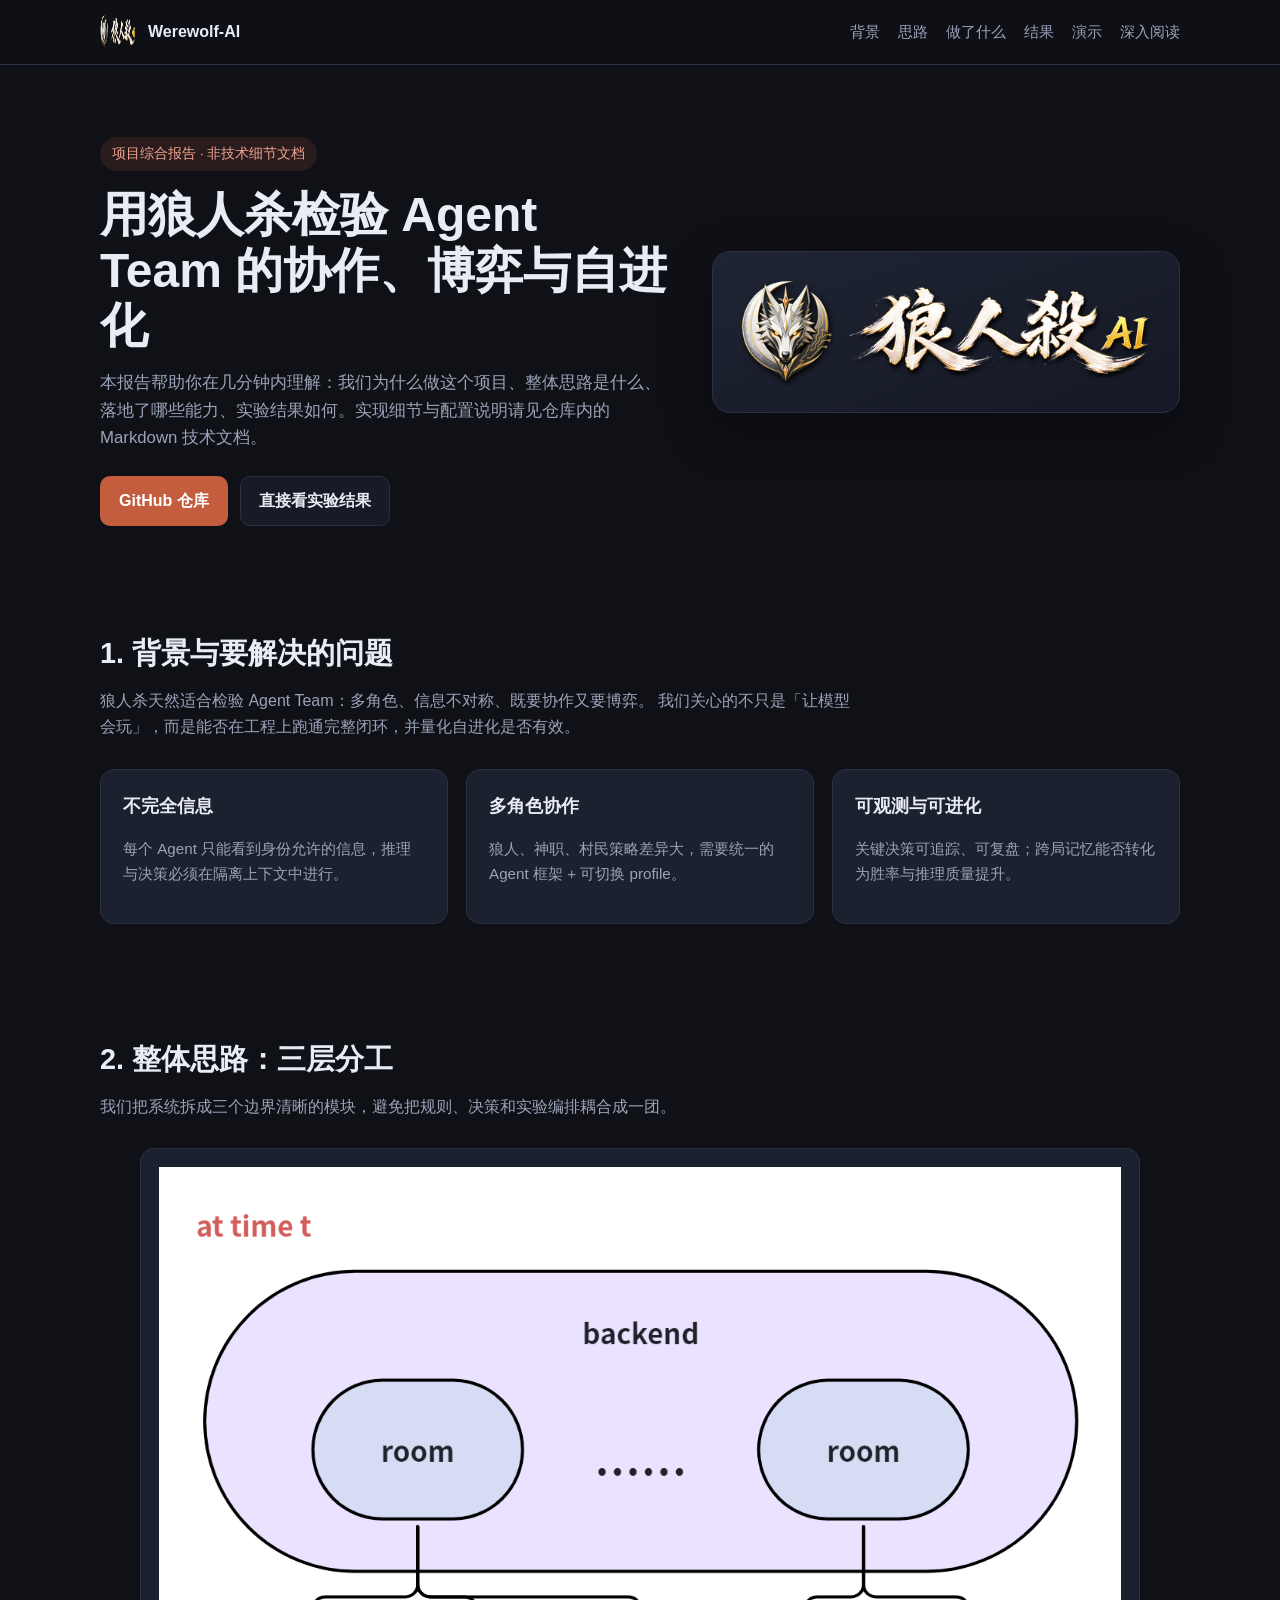
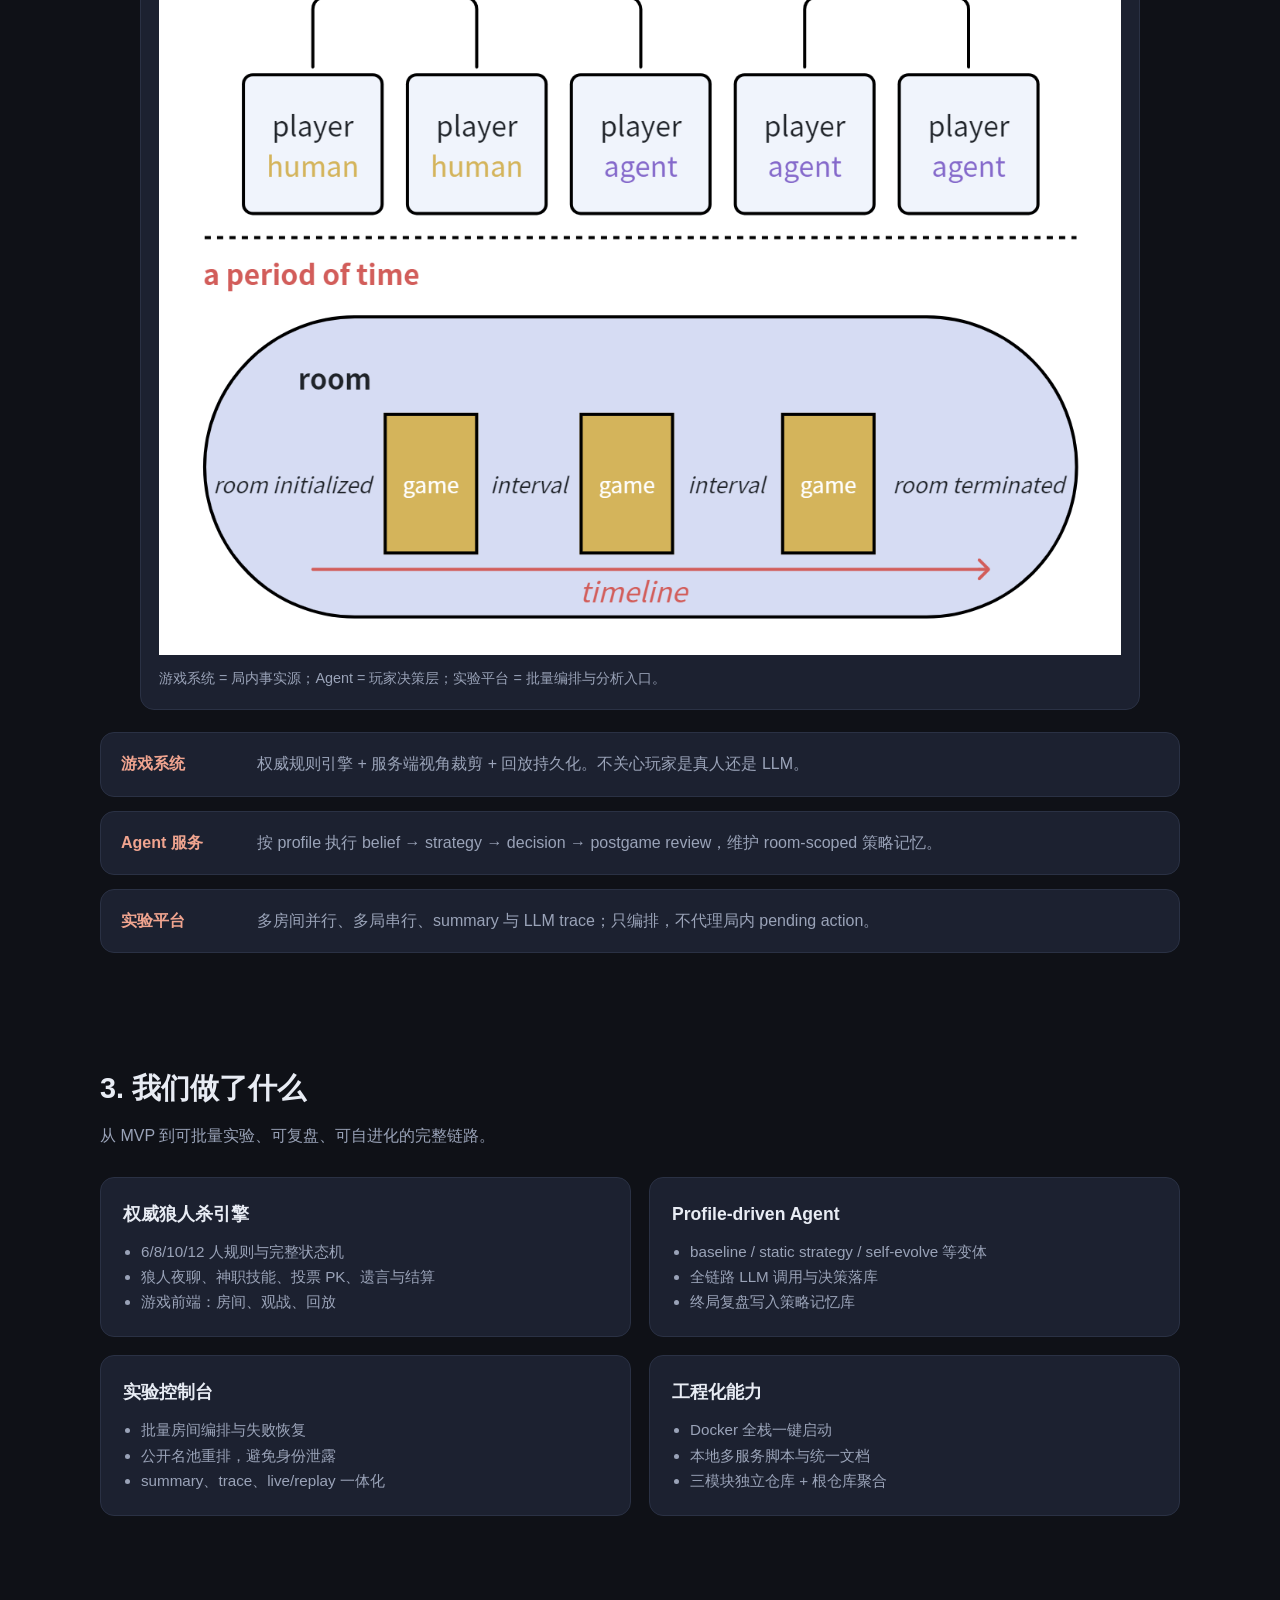
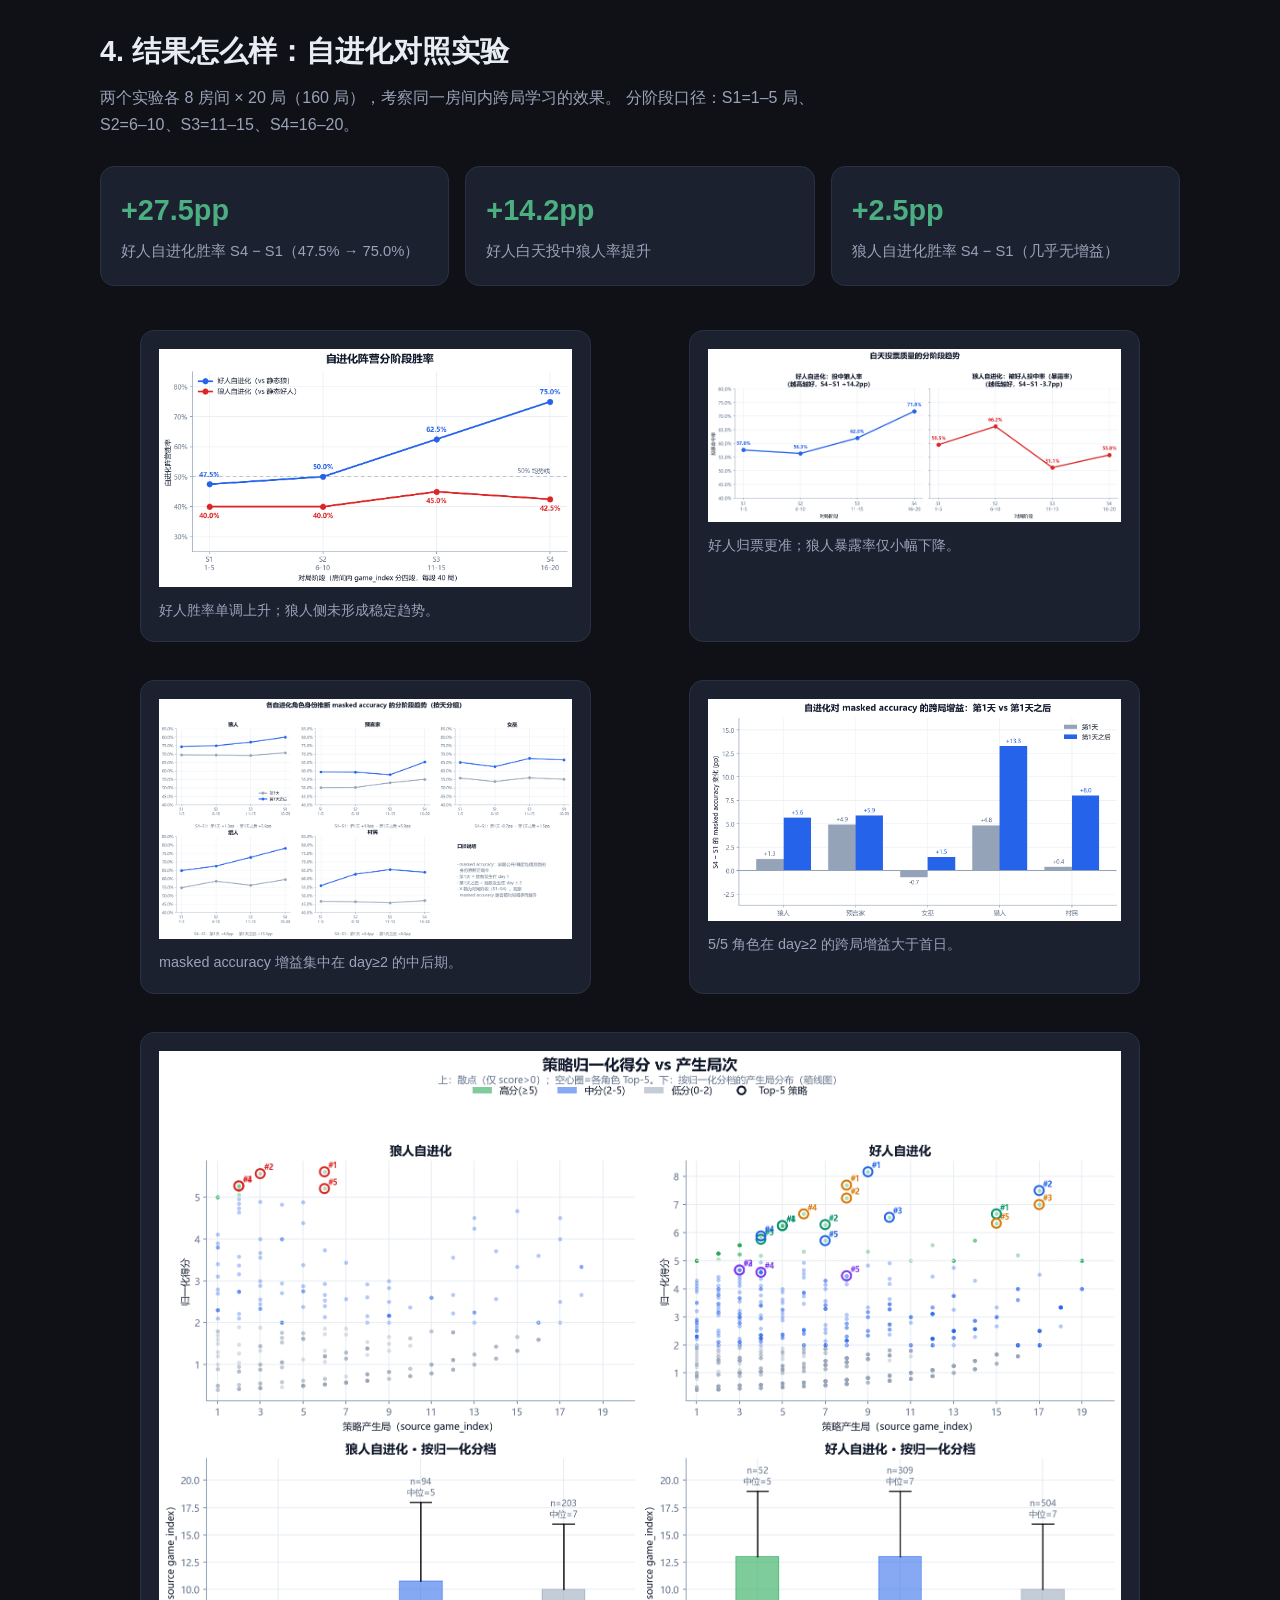
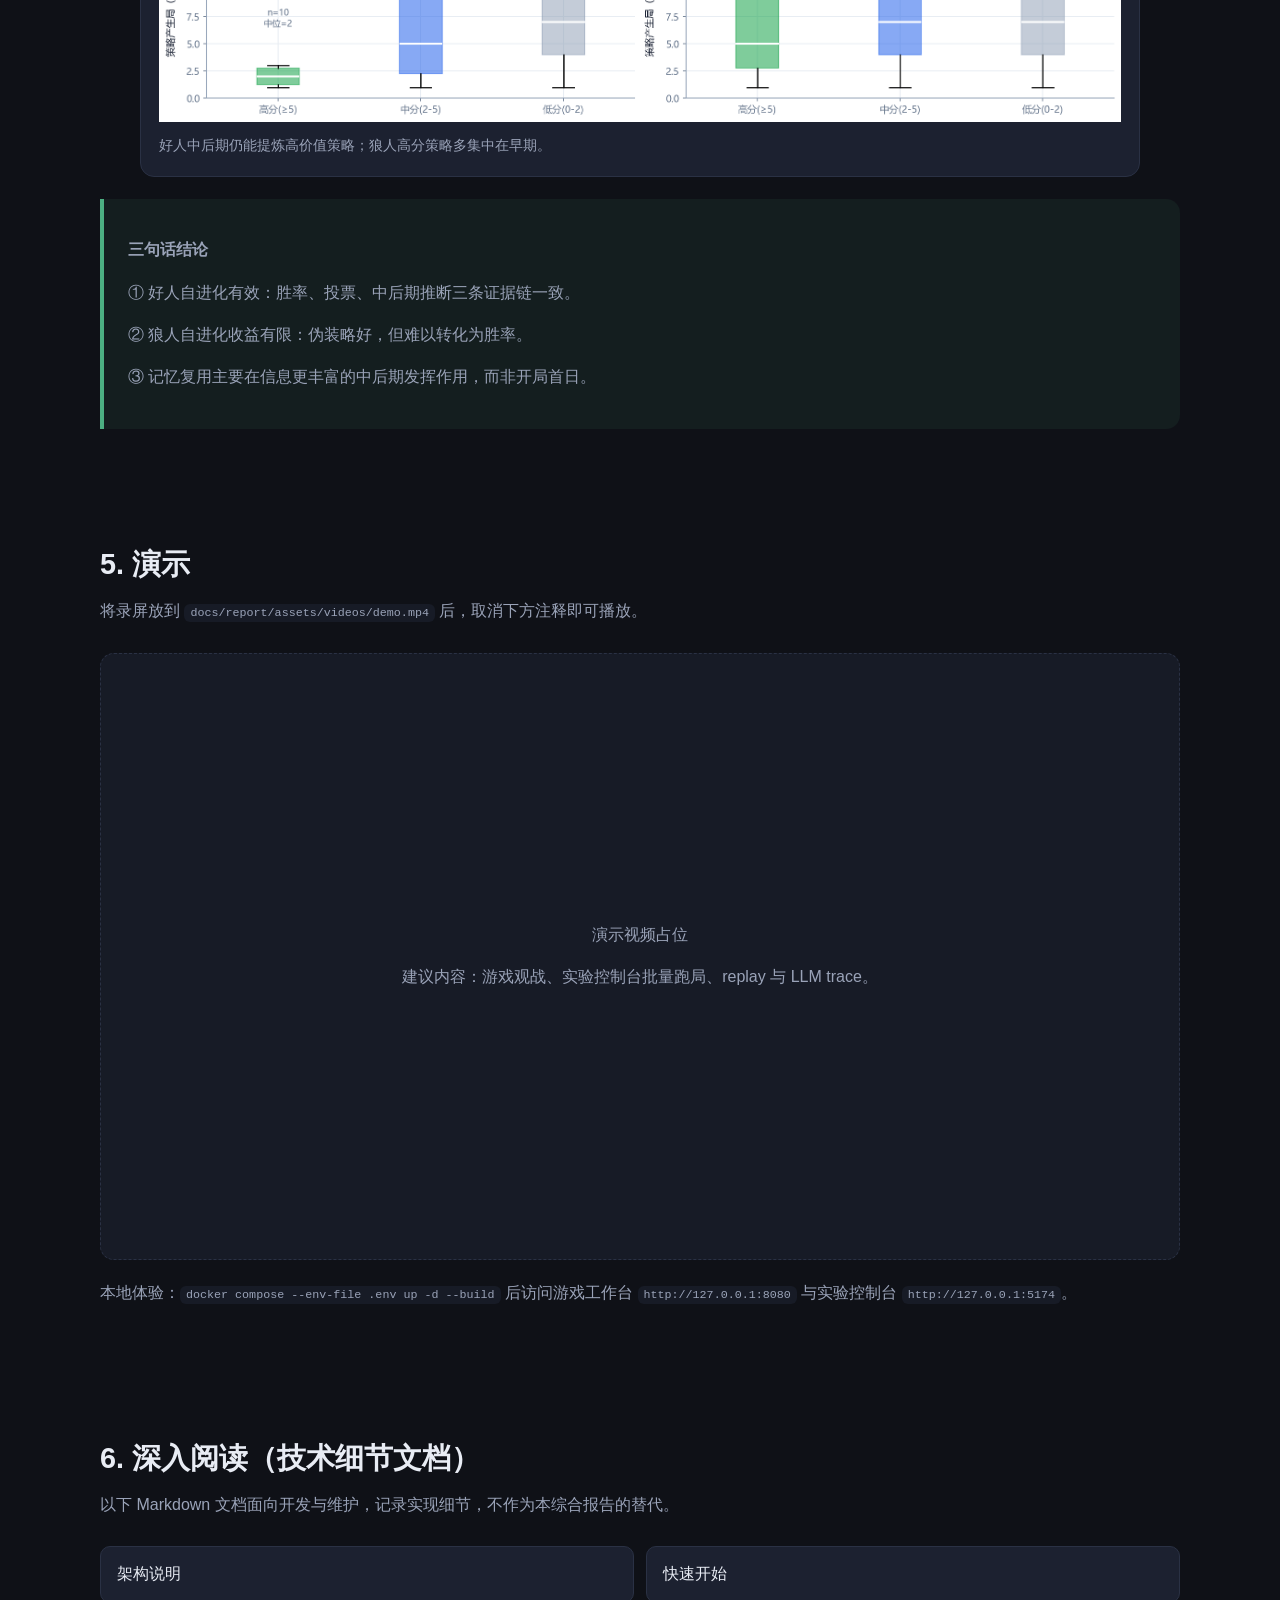
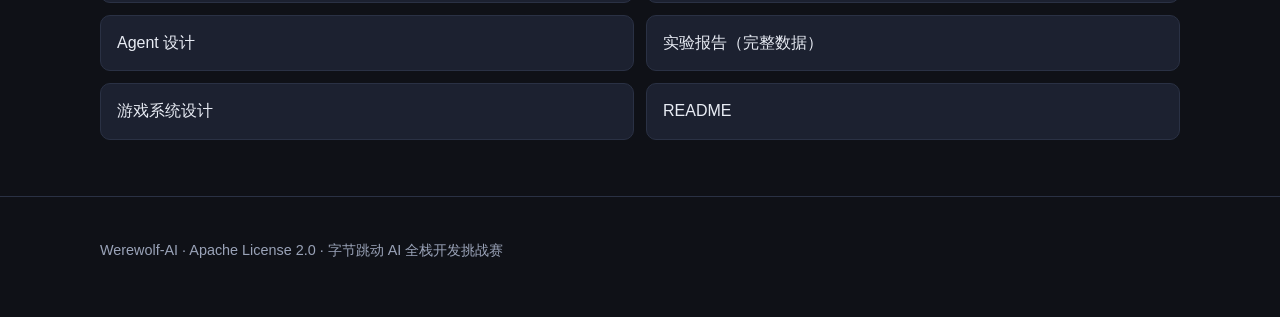
==== docs/report/index.html @ c61c219a "初始化 Werewolf-AI 聚合仓库，添加 GitHub Pages 综合报告与 Docker 全栈编排 Co-authored-by: Cursor <cursoragent@cursor.co" ====
<!DOCTYPE html>
<html lang="zh-CN">
<head>
  <meta charset="UTF-8">
  <meta name="viewport" content="width=device-width, initial-scale=1.0">
  <title>Werewolf-AI 项目综合报告</title>
  <meta name="description" content="AI 狼人杀多智能体系统 — 项目思路、工程实现与自进化实验结果。">
  <link rel="stylesheet" href="./site.css">
</head>
<body>
  <header class="site-header">
    <div class="container inner">
      <a class="brand" href="#top">
        <img src="./assets/images/brand-langren-sha-ai-direct-horizontal.png" alt="Werewolf-AI">
        <span>Werewolf-AI</span>
      </a>
      <nav class="nav">
        <a href="#background">背景</a>
        <a href="#approach">思路</a>
        <a href="#built">做了什么</a>
        <a href="#results">结果</a>
        <a href="#demo">演示</a>
        <a href="#docs">深入阅读</a>
      </nav>
    </div>
  </header>

  <main id="top">
    <section class="hero">
      <div class="container hero-grid">
        <div>
          <span class="eyebrow">项目综合报告 · 非技术细节文档</span>
          <h1>用狼人杀检验 Agent Team 的协作、博弈与自进化</h1>
          <p>
            本报告帮助你在几分钟内理解：我们为什么做这个项目、整体思路是什么、
            落地了哪些能力、实验结果如何。实现细节与配置说明请见仓库内的 Markdown 技术文档。
          </p>
          <div class="hero-actions">
            <a class="btn btn-primary" href="https://github.com/XBQNRCM/werewolf-ai" target="_blank" rel="noopener">GitHub 仓库</a>
            <a class="btn btn-secondary" href="#results">直接看实验结果</a>
          </div>
        </div>
        <div class="hero-card">
          <img src="./assets/images/brand-langren-sha-ai-direct-horizontal.png" alt="Werewolf-AI 品牌标识">
        </div>
      </div>
    </section>

    <section id="background">
      <div class="container">
        <h2 class="section-title">1. 背景与要解决的问题</h2>
        <p class="section-desc">
          狼人杀天然适合检验 Agent Team：多角色、信息不对称、既要协作又要博弈。
          我们关心的不只是「让模型会玩」，而是能否在工程上跑通完整闭环，并量化自进化是否有效。
        </p>
        <div class="card-grid">
          <article class="card">
            <h3>不完全信息</h3>
            <p>每个 Agent 只能看到身份允许的信息，推理与决策必须在隔离上下文中进行。</p>
          </article>
          <article class="card">
            <h3>多角色协作</h3>
            <p>狼人、神职、村民策略差异大，需要统一的 Agent 框架 + 可切换 profile。</p>
          </article>
          <article class="card">
            <h3>可观测与可进化</h3>
            <p>关键决策可追踪、可复盘；跨局记忆能否转化为胜率与推理质量提升。</p>
          </article>
        </div>
      </div>
    </section>

    <section id="approach">
      <div class="container">
        <h2 class="section-title">2. 整体思路：三层分工</h2>
        <p class="section-desc">
          我们把系统拆成三个边界清晰的模块，避免把规则、决策和实验编排耦合成一团。
        </p>
        <figure class="figure-block">
          <img src="./assets/images/architecture.png" alt="系统架构图">
          <figcaption>游戏系统 = 局内事实源；Agent = 玩家决策层；实验平台 = 批量编排与分析入口。</figcaption>
        </figure>
        <div class="timeline">
          <div class="timeline-item">
            <strong>游戏系统</strong>
            <p>权威规则引擎 + 服务端视角裁剪 + 回放持久化。不关心玩家是真人还是 LLM。</p>
          </div>
          <div class="timeline-item">
            <strong>Agent 服务</strong>
            <p>按 profile 执行 belief → strategy → decision → postgame review，维护 room-scoped 策略记忆。</p>
          </div>
          <div class="timeline-item">
            <strong>实验平台</strong>
            <p>多房间并行、多局串行、summary 与 LLM trace；只编排，不代理局内 pending action。</p>
          </div>
        </div>
      </div>
    </section>

    <section id="built">
      <div class="container">
        <h2 class="section-title">3. 我们做了什么</h2>
        <p class="section-desc">从 MVP 到可批量实验、可复盘、可自进化的完整链路。</p>
        <div class="two-col">
          <article class="card">
            <h3>权威狼人杀引擎</h3>
            <ul>
              <li>6/8/10/12 人规则与完整状态机</li>
              <li>狼人夜聊、神职技能、投票 PK、遗言与结算</li>
              <li>游戏前端：房间、观战、回放</li>
            </ul>
          </article>
          <article class="card">
            <h3>Profile-driven Agent</h3>
            <ul>
              <li>baseline / static strategy / self-evolve 等变体</li>
              <li>全链路 LLM 调用与决策落库</li>
              <li>终局复盘写入策略记忆库</li>
            </ul>
          </article>
          <article class="card">
            <h3>实验控制台</h3>
            <ul>
              <li>批量房间编排与失败恢复</li>
              <li>公开名池重排，避免身份泄露</li>
              <li>summary、trace、live/replay 一体化</li>
            </ul>
          </article>
          <article class="card">
            <h3>工程化能力</h3>
            <ul>
              <li>Docker 全栈一键启动</li>
              <li>本地多服务脚本与统一文档</li>
              <li>三模块独立仓库 + 根仓库聚合</li>
            </ul>
          </article>
        </div>
      </div>
    </section>

    <section id="results">
      <div class="container">
        <h2 class="section-title">4. 结果怎么样：自进化对照实验</h2>
        <p class="section-desc">
          两个实验各 8 房间 × 20 局（160 局），考察同一房间内跨局学习的效果。
          分阶段口径：S1=1–5 局、S2=6–10、S3=11–15、S4=16–20。
        </p>

        <div class="stat-row">
          <div class="stat">
            <strong>+27.5pp</strong>
            <span>好人自进化胜率 S4 − S1（47.5% → 75.0%）</span>
          </div>
          <div class="stat">
            <strong>+14.2pp</strong>
            <span>好人白天投中狼人率提升</span>
          </div>
          <div class="stat">
            <strong>+2.5pp</strong>
            <span>狼人自进化胜率 S4 − S1（几乎无增益）</span>
          </div>
        </div>

        <div class="two-col">
          <figure class="figure-block">
            <img src="./assets/images/fig1_stage_win_rate.png" alt="分阶段胜率">
            <figcaption>好人胜率单调上升；狼人侧未形成稳定趋势。</figcaption>
          </figure>
          <figure class="figure-block">
            <img src="./assets/images/fig2_vote_trends.png" alt="投票趋势">
            <figcaption>好人归票更准；狼人暴露率仅小幅下降。</figcaption>
          </figure>
        </div>

        <div class="two-col">
          <figure class="figure-block">
            <img src="./assets/images/fig3_masked_accuracy_by_role.png" alt="身份推断趋势">
            <figcaption>masked accuracy 增益集中在 day≥2 的中后期。</figcaption>
          </figure>
          <figure class="figure-block">
            <img src="./assets/images/fig3b_masked_accuracy_delta.png" alt="跨局增益对比">
            <figcaption>5/5 角色在 day≥2 的跨局增益大于首日。</figcaption>
          </figure>
        </div>

        <figure class="figure-block">
          <img src="./assets/images/fig5_strategy_origin_by_norm_score.png" alt="策略产生局次">
          <figcaption>好人中后期仍能提炼高价值策略；狼人高分策略多集中在早期。</figcaption>
        </figure>

        <div class="conclusion-box">
          <p><strong>三句话结论</strong></p>
          <p>① 好人自进化有效：胜率、投票、中后期推断三条证据链一致。</p>
          <p>② 狼人自进化收益有限：伪装略好，但难以转化为胜率。</p>
          <p>③ 记忆复用主要在信息更丰富的中后期发挥作用，而非开局首日。</p>
        </div>
      </div>
    </section>

    <section id="demo">
      <div class="container">
        <h2 class="section-title">5. 演示</h2>
        <p class="section-desc">
          将录屏放到 <code>docs/report/assets/videos/demo.mp4</code> 后，取消下方注释即可播放。
        </p>
        <div class="video-shell">
          <!-- 有本地视频时取消注释：
          <video controls poster="./assets/images/architecture.png">
            <source src="./assets/videos/demo.mp4" type="video/mp4">
            您的浏览器不支持视频播放。
          </video>
          -->
          <div>
            <p>演示视频占位</p>
            <p>建议内容：游戏观战、实验控制台批量跑局、replay 与 LLM trace。</p>
          </div>
        </div>
        <p style="margin-top: 20px; color: var(--text-muted);">
          本地体验：<code>docker compose --env-file .env up -d --build</code> 后访问游戏工作台
          <code>http://127.0.0.1:8080</code> 与实验控制台 <code>http://127.0.0.1:5174</code>。
        </p>
      </div>
    </section>

    <section id="docs">
      <div class="container">
        <h2 class="section-title">6. 深入阅读（技术细节文档）</h2>
        <p class="section-desc">
          以下 Markdown 文档面向开发与维护，记录实现细节，不作为本综合报告的替代。
        </p>
        <div class="doc-links">
          <a href="https://github.com/XBQNRCM/werewolf-ai/blob/main/docs/architecture.md" target="_blank" rel="noopener">架构说明</a>
          <a href="https://github.com/XBQNRCM/werewolf-ai/blob/main/docs/quickstart.md" target="_blank" rel="noopener">快速开始</a>
          <a href="https://github.com/XBQNRCM/werewolf-ai/blob/main/werewolf-agent/docs/agent-design.md" target="_blank" rel="noopener">Agent 设计</a>
          <a href="https://github.com/XBQNRCM/werewolf-ai/blob/main/werewolf-experiments/docs/%E5%AE%9E%E9%AA%8C%E6%8A%A5%E5%91%8A.md" target="_blank" rel="noopener">实验报告（完整数据）</a>
          <a href="https://github.com/XBQNRCM/werewolf-ai/blob/main/werewolf-game-system/docs/%E6%B8%B8%E6%88%8F%E7%B3%BB%E7%BB%9F%E8%AE%BE%E8%AE%A1%E6%96%87%E6%A1%A3.md" target="_blank" rel="noopener">游戏系统设计</a>
          <a href="https://github.com/XBQNRCM/werewolf-ai/blob/main/README.md" target="_blank" rel="noopener">README</a>
        </div>
      </div>
    </section>
  </main>

  <footer class="site-footer">
    <div class="container">
      <p>Werewolf-AI · Apache License 2.0 · 字节跳动 AI 全栈开发挑战赛</p>
    </div>
  </footer>
</body>
</html>
---- docs/report/site.css ----
:root {
  --bg: #0f1117;
  --bg-elevated: #171b26;
  --bg-card: #1c2130;
  --border: #2a3144;
  --text: #e8ecf4;
  --text-muted: #9aa3b8;
  --accent: #c45c3e;
  --accent-soft: rgba(196, 92, 62, 0.15);
  --good: #4caf82;
  --radius: 14px;
  --shadow: 0 18px 48px rgba(0, 0, 0, 0.35);
  --max: 1080px;
}

*,
*::before,
*::after {
  box-sizing: border-box;
}

html {
  scroll-behavior: smooth;
}

body {
  margin: 0;
  font-family: "Segoe UI", "PingFang SC", "Microsoft YaHei", sans-serif;
  background: var(--bg);
  color: var(--text);
  line-height: 1.65;
}

a {
  color: #8eb4ff;
  text-decoration: none;
}

a:hover {
  text-decoration: underline;
}

img,
video {
  max-width: 100%;
  height: auto;
  display: block;
}

code {
  font-size: 0.9em;
  background: var(--bg-elevated);
  padding: 2px 6px;
  border-radius: 6px;
}

.container {
  width: min(var(--max), calc(100% - 40px));
  margin: 0 auto;
}

.site-header {
  position: sticky;
  top: 0;
  z-index: 20;
  backdrop-filter: blur(12px);
  background: rgba(15, 17, 23, 0.88);
  border-bottom: 1px solid var(--border);
}

.site-header .inner {
  display: flex;
  align-items: center;
  justify-content: space-between;
  gap: 16px;
  padding: 14px 0;
}

.brand {
  display: flex;
  align-items: center;
  gap: 12px;
  color: var(--text);
  text-decoration: none;
  font-weight: 700;
}

.brand img {
  width: 36px;
  height: 36px;
  border-radius: 8px;
}

.nav {
  display: flex;
  flex-wrap: wrap;
  gap: 8px 18px;
  font-size: 0.92rem;
}

.nav a {
  color: var(--text-muted);
  text-decoration: none;
}

.nav a:hover {
  color: var(--text);
}

.hero {
  padding: 72px 0 48px;
}

.hero-grid {
  display: grid;
  grid-template-columns: 1.1fr 0.9fr;
  gap: 40px;
  align-items: center;
}

.eyebrow {
  display: inline-block;
  padding: 6px 12px;
  border-radius: 999px;
  background: var(--accent-soft);
  color: #f0a48f;
  font-size: 0.85rem;
  margin-bottom: 16px;
}

.hero h1 {
  margin: 0 0 16px;
  font-size: clamp(2rem, 4vw, 3rem);
  line-height: 1.15;
}

.hero p {
  margin: 0 0 24px;
  color: var(--text-muted);
  font-size: 1.05rem;
}

.hero-actions {
  display: flex;
  flex-wrap: wrap;
  gap: 12px;
}

.btn {
  display: inline-flex;
  align-items: center;
  justify-content: center;
  padding: 11px 18px;
  border-radius: 10px;
  border: 1px solid transparent;
  font-weight: 600;
  text-decoration: none;
}

.btn-primary {
  background: var(--accent);
  color: #fff;
}

.btn-secondary {
  border-color: var(--border);
  color: var(--text);
  background: var(--bg-elevated);
}

.hero-card {
  background: linear-gradient(160deg, #1f2433, #151925);
  border: 1px solid var(--border);
  border-radius: calc(var(--radius) + 4px);
  padding: 24px;
  box-shadow: var(--shadow);
}

.hero-card img {
  border-radius: var(--radius);
}

section {
  padding: 56px 0;
}

.section-title {
  margin: 0 0 10px;
  font-size: 1.8rem;
}

.section-desc {
  margin: 0 0 28px;
  color: var(--text-muted);
  max-width: 760px;
}

.timeline {
  display: grid;
  gap: 14px;
}

.timeline-item {
  display: grid;
  grid-template-columns: 120px 1fr;
  gap: 16px;
  padding: 18px 20px;
  background: var(--bg-card);
  border: 1px solid var(--border);
  border-radius: var(--radius);
}

.timeline-item strong {
  color: #f0a48f;
}

.timeline-item p {
  margin: 0;
  color: var(--text-muted);
}

.card-grid {
  display: grid;
  grid-template-columns: repeat(3, 1fr);
  gap: 18px;
}

.card {
  background: var(--bg-card);
  border: 1px solid var(--border);
  border-radius: var(--radius);
  padding: 22px;
}

.card h3 {
  margin: 0 0 8px;
  font-size: 1.1rem;
}

.card p,
.card li {
  color: var(--text-muted);
  font-size: 0.95rem;
}

.card ul {
  margin: 10px 0 0;
  padding-left: 18px;
}

.stat-row {
  display: grid;
  grid-template-columns: repeat(3, 1fr);
  gap: 16px;
  margin-bottom: 28px;
}

.stat {
  background: var(--bg-card);
  border: 1px solid var(--border);
  border-radius: var(--radius);
  padding: 20px;
}

.stat strong {
  display: block;
  font-size: 1.8rem;
  color: var(--good);
  margin-bottom: 4px;
}

.stat span {
  color: var(--text-muted);
  font-size: 0.92rem;
}

.figure-block {
  background: var(--bg-card);
  border: 1px solid var(--border);
  border-radius: var(--radius);
  padding: 18px;
  margin-bottom: 22px;
}

.figure-block figcaption {
  margin-top: 12px;
  color: var(--text-muted);
  font-size: 0.9rem;
}

.two-col {
  display: grid;
  grid-template-columns: 1fr 1fr;
  gap: 18px;
}

.conclusion-box {
  padding: 22px 24px;
  border-left: 4px solid var(--good);
  background: rgba(76, 175, 130, 0.08);
  border-radius: 0 var(--radius) var(--radius) 0;
  color: var(--text-muted);
}

.video-shell {
  aspect-ratio: 16 / 9;
  border-radius: var(--radius);
  overflow: hidden;
  border: 1px dashed var(--border);
  background: var(--bg-elevated);
  display: grid;
  place-items: center;
  color: var(--text-muted);
  text-align: center;
  padding: 24px;
}

.video-shell video {
  width: 100%;
  height: 100%;
  object-fit: cover;
}

.doc-links {
  display: grid;
  grid-template-columns: repeat(2, 1fr);
  gap: 12px;
}

.doc-links a {
  display: block;
  padding: 14px 16px;
  border-radius: 10px;
  border: 1px solid var(--border);
  background: var(--bg-card);
  color: var(--text);
  text-decoration: none;
}

.doc-links a:hover {
  border-color: #4a5675;
}

.site-footer {
  border-top: 1px solid var(--border);
  padding: 28px 0 40px;
  color: var(--text-muted);
  font-size: 0.9rem;
}

@media (max-width: 900px) {
  .hero-grid,
  .card-grid,
  .stat-row,
  .two-col,
  .doc-links,
  .timeline-item {
    grid-template-columns: 1fr;
  }

  .nav {
    display: none;
  }
}
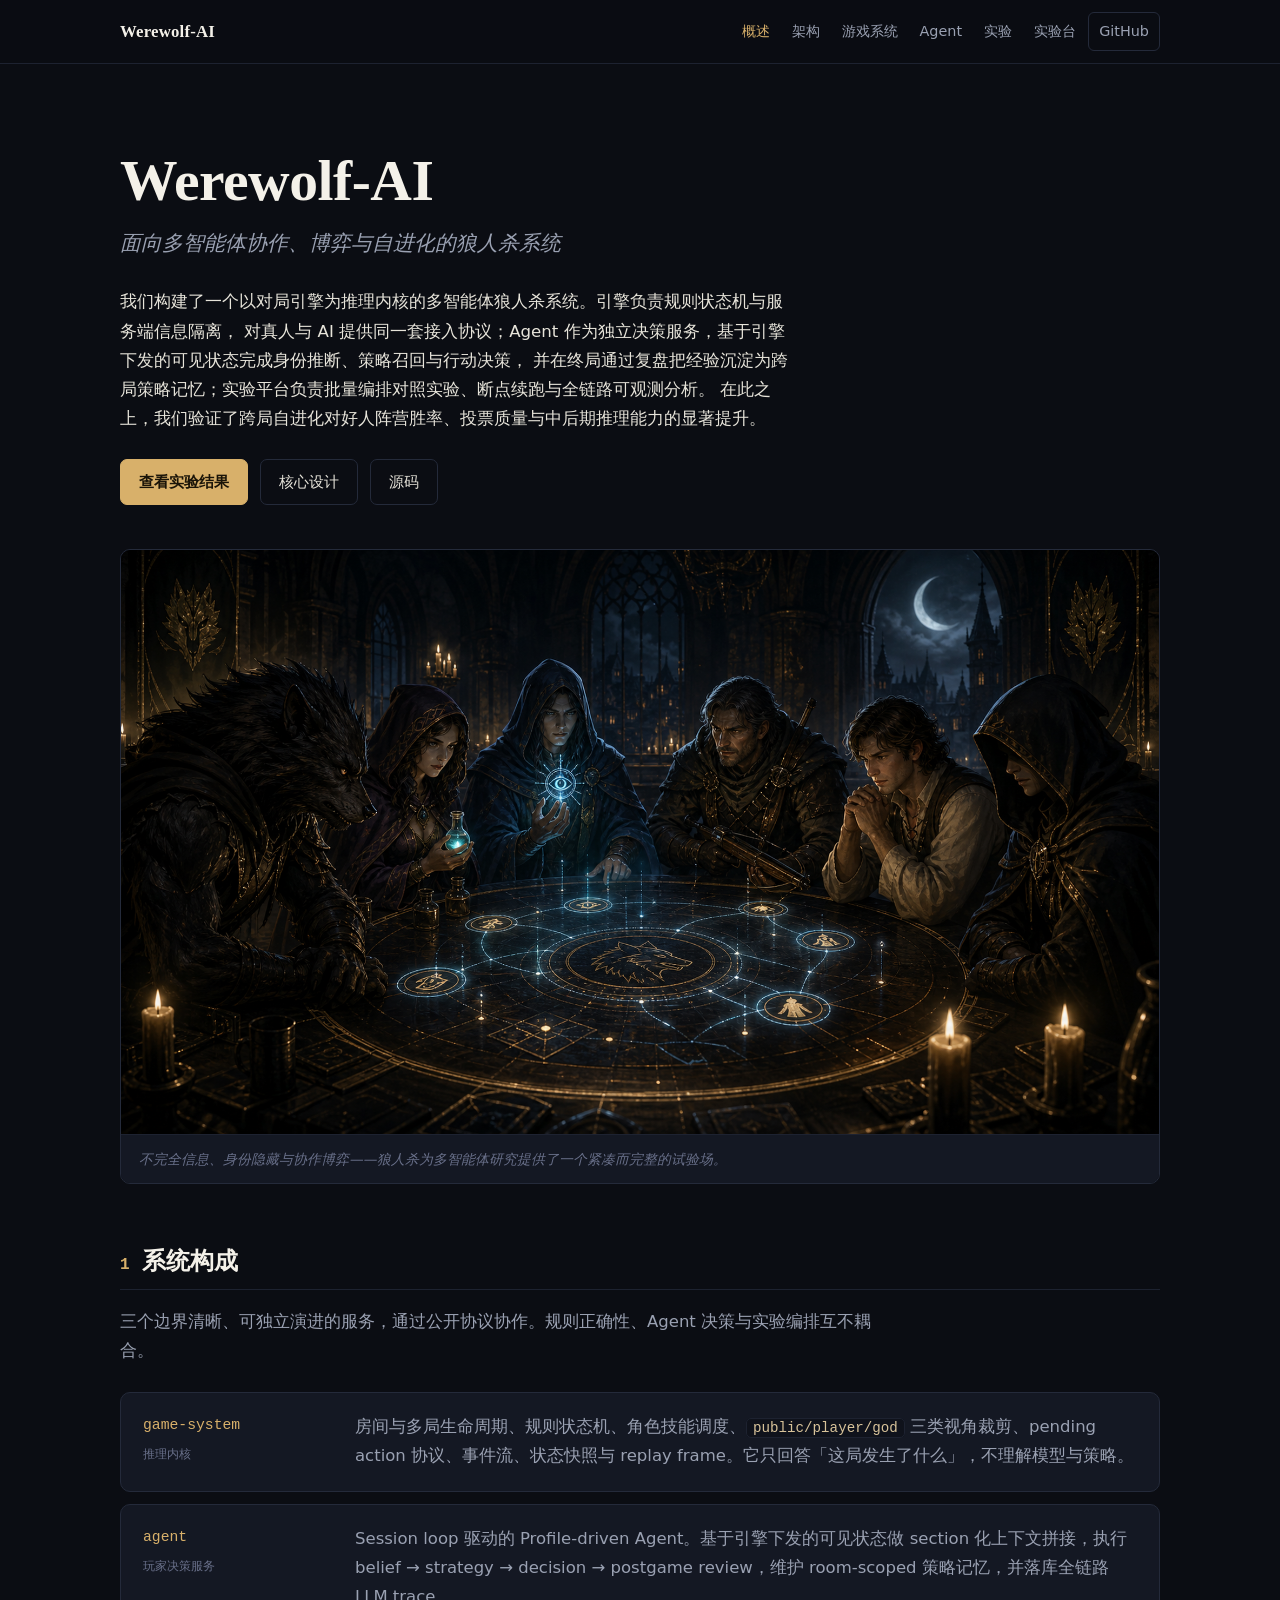
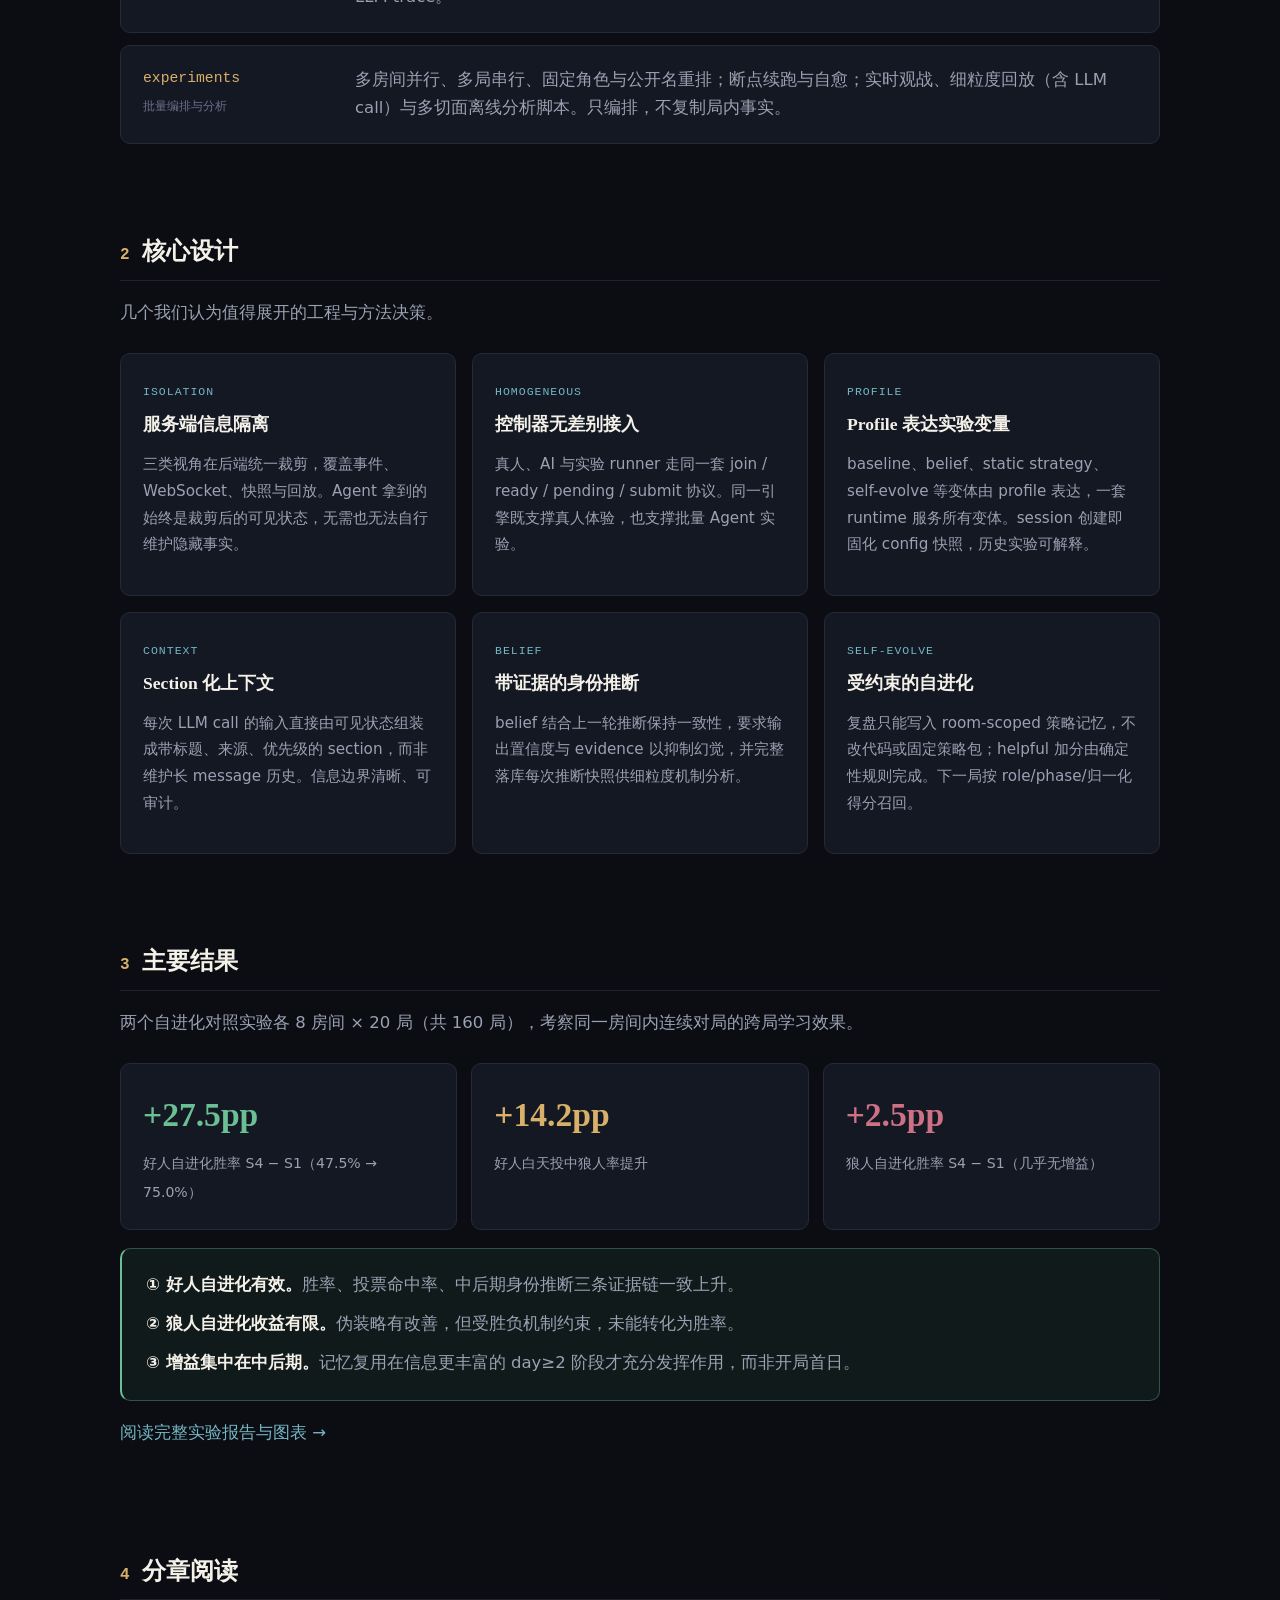
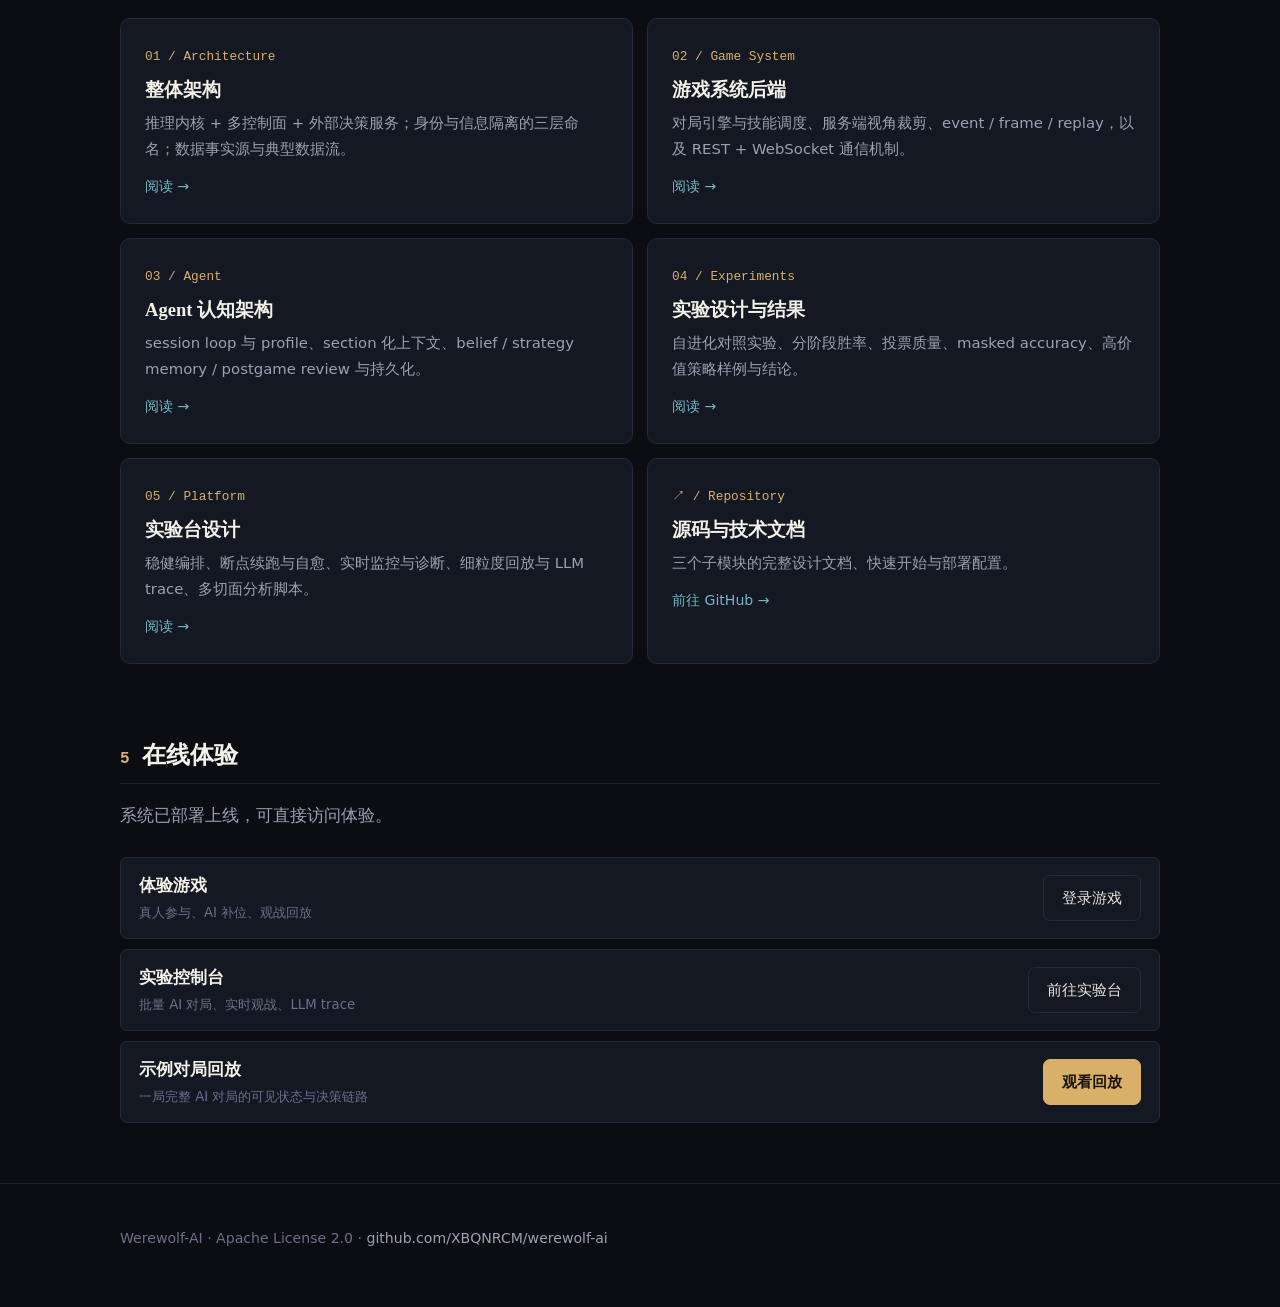
==== commit 66011564: "docs: 重构综合报告站点并校正总体架构图 - 报告站点改为多页暗色设计，移除品牌 logo 与“技术报告/权威”标识 - 实验图表重绘为与站点一致的暗色风格，更新在线体验入口（游戏/实验台/回放）" ====
--- a/docs/report/index.html
+++ b/docs/report/index.html
@@ -3,136 +3,107 @@
 <head>
   <meta charset="UTF-8">
   <meta name="viewport" content="width=device-width, initial-scale=1.0">
-  <title>Werewolf-AI 项目综合报告</title>
-  <meta name="description" content="AI 狼人杀多智能体系统 — 项目思路、工程实现与自进化实验结果。">
+  <title>Werewolf-AI — 多智能体狼人杀系统</title>
+  <meta name="description" content="对局引擎、Profile-driven Agent 与批量实验平台：不完全信息下的多智能体协作、博弈与跨局自进化。">
   <link rel="stylesheet" href="./site.css">
 </head>
 <body>
   <header class="site-header">
     <div class="container inner">
-      <a class="brand" href="#top">
-        <img src="./assets/images/brand-langren-sha-ai-direct-horizontal.png" alt="Werewolf-AI">
+      <a class="brand" href="./">
         <span>Werewolf-AI</span>
       </a>
       <nav class="nav">
-        <a href="#background">背景</a>
-        <a href="#approach">思路</a>
-        <a href="#built">做了什么</a>
-        <a href="#results">结果</a>
-        <a href="#demo">演示</a>
-        <a href="#docs">深入阅读</a>
+        <a href="./" class="active">概述</a>
+        <a href="./architecture.html">架构</a>
+        <a href="./game-system.html">游戏系统</a>
+        <a href="./agent.html">Agent</a>
+        <a href="./experiments.html">实验</a>
+        <a href="./console.html">实验台</a>
+        <a href="https://github.com/XBQNRCM/werewolf-ai" class="nav-gh" target="_blank" rel="noopener">GitHub</a>
       </nav>
     </div>
   </header>
 
-  <main id="top">
+  <main>
     <section class="hero">
-      <div class="container hero-grid">
-        <div>
-          <span class="eyebrow">项目综合报告 · 非技术细节文档</span>
-          <h1>用狼人杀检验 Agent Team 的协作、博弈与自进化</h1>
-          <p>
-            本报告帮助你在几分钟内理解：我们为什么做这个项目、整体思路是什么、
-            落地了哪些能力、实验结果如何。实现细节与配置说明请见仓库内的 Markdown 技术文档。
-          </p>
-          <div class="hero-actions">
-            <a class="btn btn-primary" href="https://github.com/XBQNRCM/werewolf-ai" target="_blank" rel="noopener">GitHub 仓库</a>
-            <a class="btn btn-secondary" href="#results">直接看实验结果</a>
-          </div>
-        </div>
-        <div class="hero-card">
-          <img src="./assets/images/brand-langren-sha-ai-direct-horizontal.png" alt="Werewolf-AI 品牌标识">
-        </div>
-      </div>
-    </section>
-
-    <section id="background">
-      <div class="container">
-        <h2 class="section-title">1. 背景与要解决的问题</h2>
-        <p class="section-desc">
-          狼人杀天然适合检验 Agent Team：多角色、信息不对称、既要协作又要博弈。
-          我们关心的不只是「让模型会玩」，而是能否在工程上跑通完整闭环，并量化自进化是否有效。
+      <div class="container">
+        <h1>Werewolf-AI</h1>
+        <p class="subtitle">面向多智能体协作、博弈与自进化的狼人杀系统</p>
+        <p class="abstract">
+          我们构建了一个以对局引擎为推理内核的多智能体狼人杀系统。引擎负责规则状态机与服务端信息隔离，
+          对真人与 AI 提供同一套接入协议；Agent 作为独立决策服务，基于引擎下发的可见状态完成身份推断、策略召回与行动决策，
+          并在终局通过复盘把经验沉淀为跨局策略记忆；实验平台负责批量编排对照实验、断点续跑与全链路可观测分析。
+          在此之上，我们验证了跨局自进化对好人阵营胜率、投票质量与中后期推理能力的显著提升。
         </p>
+        <div class="hero-actions">
+          <a class="btn btn-primary" href="./experiments.html">查看实验结果</a>
+          <a class="btn btn-secondary" href="#contributions">核心设计</a>
+          <a class="btn btn-secondary" href="https://github.com/XBQNRCM/werewolf-ai" target="_blank" rel="noopener">源码</a>
+        </div>
+
+        <figure class="poster">
+          <img src="./assets/images/werewolf-ai-role-ensemble-poster-art.png" alt="狼人杀夜晚围桌对局主题插画">
+          <figcaption>不完全信息、身份隐藏与协作博弈——狼人杀为多智能体研究提供了一个紧凑而完整的试验场。</figcaption>
+        </figure>
+      </div>
+    </section>
+
+    <section id="system">
+      <div class="container">
+        <h2 class="section-title"><span class="num">1</span>系统构成</h2>
+        <p class="section-desc">三个边界清晰、可独立演进的服务，通过公开协议协作。规则正确性、Agent 决策与实验编排互不耦合。</p>
+        <div class="layers">
+          <div class="layer-item">
+            <div class="layer-name">game-system<small>推理内核</small></div>
+            <p>房间与多局生命周期、规则状态机、角色技能调度、<code>public/player/god</code> 三类视角裁剪、pending action 协议、事件流、状态快照与 replay frame。它只回答「这局发生了什么」，不理解模型与策略。</p>
+          </div>
+          <div class="layer-item">
+            <div class="layer-name">agent<small>玩家决策服务</small></div>
+            <p>Session loop 驱动的 Profile-driven Agent。基于引擎下发的可见状态做 section 化上下文拼接，执行 belief → strategy → decision → postgame review，维护 room-scoped 策略记忆，并落库全链路 LLM trace。</p>
+          </div>
+          <div class="layer-item">
+            <div class="layer-name">experiments<small>批量编排与分析</small></div>
+            <p>多房间并行、多局串行、固定角色与公开名重排；断点续跑与自愈；实时观战、细粒度回放（含 LLM call）与多切面离线分析脚本。只编排，不复制局内事实。</p>
+          </div>
+        </div>
+      </div>
+    </section>
+
+    <section id="contributions">
+      <div class="container">
+        <h2 class="section-title"><span class="num">2</span>核心设计</h2>
+        <p class="section-desc">几个我们认为值得展开的工程与方法决策。</p>
         <div class="card-grid">
           <article class="card">
-            <h3>不完全信息</h3>
-            <p>每个 Agent 只能看到身份允许的信息，推理与决策必须在隔离上下文中进行。</p>
-          </article>
-          <article class="card">
-            <h3>多角色协作</h3>
-            <p>狼人、神职、村民策略差异大，需要统一的 Agent 框架 + 可切换 profile。</p>
-          </article>
-          <article class="card">
-            <h3>可观测与可进化</h3>
-            <p>关键决策可追踪、可复盘；跨局记忆能否转化为胜率与推理质量提升。</p>
-          </article>
-        </div>
-      </div>
-    </section>
-
-    <section id="approach">
-      <div class="container">
-        <h2 class="section-title">2. 整体思路：三层分工</h2>
-        <p class="section-desc">
-          我们把系统拆成三个边界清晰的模块，避免把规则、决策和实验编排耦合成一团。
-        </p>
-        <figure class="figure-block">
-          <img src="./assets/images/architecture.png" alt="系统架构图">
-          <figcaption>游戏系统 = 局内事实源；Agent = 玩家决策层；实验平台 = 批量编排与分析入口。</figcaption>
-        </figure>
-        <div class="timeline">
-          <div class="timeline-item">
-            <strong>游戏系统</strong>
-            <p>权威规则引擎 + 服务端视角裁剪 + 回放持久化。不关心玩家是真人还是 LLM。</p>
-          </div>
-          <div class="timeline-item">
-            <strong>Agent 服务</strong>
-            <p>按 profile 执行 belief → strategy → decision → postgame review，维护 room-scoped 策略记忆。</p>
-          </div>
-          <div class="timeline-item">
-            <strong>实验平台</strong>
-            <p>多房间并行、多局串行、summary 与 LLM trace；只编排，不代理局内 pending action。</p>
-          </div>
-        </div>
-      </div>
-    </section>
-
-    <section id="built">
-      <div class="container">
-        <h2 class="section-title">3. 我们做了什么</h2>
-        <p class="section-desc">从 MVP 到可批量实验、可复盘、可自进化的完整链路。</p>
-        <div class="two-col">
-          <article class="card">
-            <h3>权威狼人杀引擎</h3>
-            <ul>
-              <li>6/8/10/12 人规则与完整状态机</li>
-              <li>狼人夜聊、神职技能、投票 PK、遗言与结算</li>
-              <li>游戏前端：房间、观战、回放</li>
-            </ul>
-          </article>
-          <article class="card">
-            <h3>Profile-driven Agent</h3>
-            <ul>
-              <li>baseline / static strategy / self-evolve 等变体</li>
-              <li>全链路 LLM 调用与决策落库</li>
-              <li>终局复盘写入策略记忆库</li>
-            </ul>
-          </article>
-          <article class="card">
-            <h3>实验控制台</h3>
-            <ul>
-              <li>批量房间编排与失败恢复</li>
-              <li>公开名池重排，避免身份泄露</li>
-              <li>summary、trace、live/replay 一体化</li>
-            </ul>
-          </article>
-          <article class="card">
-            <h3>工程化能力</h3>
-            <ul>
-              <li>Docker 全栈一键启动</li>
-              <li>本地多服务脚本与统一文档</li>
-              <li>三模块独立仓库 + 根仓库聚合</li>
-            </ul>
+            <span class="tag">isolation</span>
+            <h3>服务端信息隔离</h3>
+            <p>三类视角在后端统一裁剪，覆盖事件、WebSocket、快照与回放。Agent 拿到的始终是裁剪后的可见状态，无需也无法自行维护隐藏事实。</p>
+          </article>
+          <article class="card">
+            <span class="tag">homogeneous</span>
+            <h3>控制器无差别接入</h3>
+            <p>真人、AI 与实验 runner 走同一套 join / ready / pending / submit 协议。同一引擎既支撑真人体验，也支撑批量 Agent 实验。</p>
+          </article>
+          <article class="card">
+            <span class="tag">profile</span>
+            <h3>Profile 表达实验变量</h3>
+            <p>baseline、belief、static strategy、self-evolve 等变体由 profile 表达，一套 runtime 服务所有变体。session 创建即固化 config 快照，历史实验可解释。</p>
+          </article>
+          <article class="card">
+            <span class="tag">context</span>
+            <h3>Section 化上下文</h3>
+            <p>每次 LLM call 的输入直接由可见状态组装成带标题、来源、优先级的 section，而非维护长 message 历史。信息边界清晰、可审计。</p>
+          </article>
+          <article class="card">
+            <span class="tag">belief</span>
+            <h3>带证据的身份推断</h3>
+            <p>belief 结合上一轮推断保持一致性，要求输出置信度与 evidence 以抑制幻觉，并完整落库每次推断快照供细粒度机制分析。</p>
+          </article>
+          <article class="card">
+            <span class="tag">self-evolve</span>
+            <h3>受约束的自进化</h3>
+            <p>复盘只能写入 room-scoped 策略记忆，不改代码或固定策略包；helpful 加分由确定性规则完成。下一局按 role/phase/归一化得分召回。</p>
           </article>
         </div>
       </div>
@@ -140,101 +111,90 @@
 
     <section id="results">
       <div class="container">
-        <h2 class="section-title">4. 结果怎么样：自进化对照实验</h2>
-        <p class="section-desc">
-          两个实验各 8 房间 × 20 局（160 局），考察同一房间内跨局学习的效果。
-          分阶段口径：S1=1–5 局、S2=6–10、S3=11–15、S4=16–20。
-        </p>
-
+        <h2 class="section-title"><span class="num">3</span>主要结果</h2>
+        <p class="section-desc">两个自进化对照实验各 8 房间 × 20 局（共 160 局），考察同一房间内连续对局的跨局学习效果。</p>
         <div class="stat-row">
           <div class="stat">
             <strong>+27.5pp</strong>
             <span>好人自进化胜率 S4 − S1（47.5% → 75.0%）</span>
           </div>
-          <div class="stat">
+          <div class="stat neutral">
             <strong>+14.2pp</strong>
             <span>好人白天投中狼人率提升</span>
           </div>
-          <div class="stat">
+          <div class="stat wolf">
             <strong>+2.5pp</strong>
             <span>狼人自进化胜率 S4 − S1（几乎无增益）</span>
           </div>
         </div>
-
-        <div class="two-col">
-          <figure class="figure-block">
-            <img src="./assets/images/fig1_stage_win_rate.png" alt="分阶段胜率">
-            <figcaption>好人胜率单调上升；狼人侧未形成稳定趋势。</figcaption>
-          </figure>
-          <figure class="figure-block">
-            <img src="./assets/images/fig2_vote_trends.png" alt="投票趋势">
-            <figcaption>好人归票更准；狼人暴露率仅小幅下降。</figcaption>
-          </figure>
-        </div>
-
-        <div class="two-col">
-          <figure class="figure-block">
-            <img src="./assets/images/fig3_masked_accuracy_by_role.png" alt="身份推断趋势">
-            <figcaption>masked accuracy 增益集中在 day≥2 的中后期。</figcaption>
-          </figure>
-          <figure class="figure-block">
-            <img src="./assets/images/fig3b_masked_accuracy_delta.png" alt="跨局增益对比">
-            <figcaption>5/5 角色在 day≥2 的跨局增益大于首日。</figcaption>
-          </figure>
-        </div>
-
-        <figure class="figure-block">
-          <img src="./assets/images/fig5_strategy_origin_by_norm_score.png" alt="策略产生局次">
-          <figcaption>好人中后期仍能提炼高价值策略；狼人高分策略多集中在早期。</figcaption>
-        </figure>
-
-        <div class="conclusion-box">
-          <p><strong>三句话结论</strong></p>
-          <p>① 好人自进化有效：胜率、投票、中后期推断三条证据链一致。</p>
-          <p>② 狼人自进化收益有限：伪装略好，但难以转化为胜率。</p>
-          <p>③ 记忆复用主要在信息更丰富的中后期发挥作用，而非开局首日。</p>
-        </div>
-      </div>
-    </section>
-
-    <section id="demo">
-      <div class="container">
-        <h2 class="section-title">5. 演示</h2>
-        <p class="section-desc">
-          将录屏放到 <code>docs/report/assets/videos/demo.mp4</code> 后，取消下方注释即可播放。
-        </p>
-        <div class="video-shell">
-          <!-- 有本地视频时取消注释：
-          <video controls poster="./assets/images/architecture.png">
-            <source src="./assets/videos/demo.mp4" type="video/mp4">
-            您的浏览器不支持视频播放。
-          </video>
-          -->
-          <div>
-            <p>演示视频占位</p>
-            <p>建议内容：游戏观战、实验控制台批量跑局、replay 与 LLM trace。</p>
-          </div>
-        </div>
-        <p style="margin-top: 20px; color: var(--text-muted);">
-          本地体验：<code>docker compose --env-file .env up -d --build</code> 后访问游戏工作台
-          <code>http://127.0.0.1:8080</code> 与实验控制台 <code>http://127.0.0.1:5174</code>。
-        </p>
-      </div>
-    </section>
-
-    <section id="docs">
-      <div class="container">
-        <h2 class="section-title">6. 深入阅读（技术细节文档）</h2>
-        <p class="section-desc">
-          以下 Markdown 文档面向开发与维护，记录实现细节，不作为本综合报告的替代。
-        </p>
-        <div class="doc-links">
-          <a href="https://github.com/XBQNRCM/werewolf-ai/blob/main/docs/architecture.md" target="_blank" rel="noopener">架构说明</a>
-          <a href="https://github.com/XBQNRCM/werewolf-ai/blob/main/docs/quickstart.md" target="_blank" rel="noopener">快速开始</a>
-          <a href="https://github.com/XBQNRCM/werewolf-ai/blob/main/werewolf-agent/docs/agent-design.md" target="_blank" rel="noopener">Agent 设计</a>
-          <a href="https://github.com/XBQNRCM/werewolf-ai/blob/main/werewolf-experiments/docs/%E5%AE%9E%E9%AA%8C%E6%8A%A5%E5%91%8A.md" target="_blank" rel="noopener">实验报告（完整数据）</a>
-          <a href="https://github.com/XBQNRCM/werewolf-ai/blob/main/werewolf-game-system/docs/%E6%B8%B8%E6%88%8F%E7%B3%BB%E7%BB%9F%E8%AE%BE%E8%AE%A1%E6%96%87%E6%A1%A3.md" target="_blank" rel="noopener">游戏系统设计</a>
-          <a href="https://github.com/XBQNRCM/werewolf-ai/blob/main/README.md" target="_blank" rel="noopener">README</a>
+        <div class="conclusion-box" style="margin-top:18px;">
+          <p><strong>① 好人自进化有效。</strong>胜率、投票命中率、中后期身份推断三条证据链一致上升。</p>
+          <p><strong>② 狼人自进化收益有限。</strong>伪装略有改善，但受胜负机制约束，未能转化为胜率。</p>
+          <p><strong>③ 增益集中在中后期。</strong>记忆复用在信息更丰富的 day≥2 阶段才充分发挥作用，而非开局首日。</p>
+        </div>
+        <p style="margin-top:18px;"><a href="./experiments.html">阅读完整实验报告与图表 →</a></p>
+      </div>
+    </section>
+
+    <section id="chapters">
+      <div class="container">
+        <h2 class="section-title"><span class="num">4</span>分章阅读</h2>
+        <div class="nav-cards">
+          <a class="nav-card" href="./architecture.html">
+            <span class="nav-card-index">01 / Architecture</span>
+            <h3>整体架构</h3>
+            <p>推理内核 + 多控制面 + 外部决策服务；身份与信息隔离的三层命名；数据事实源与典型数据流。</p>
+            <span class="arrow">阅读 →</span>
+          </a>
+          <a class="nav-card" href="./game-system.html">
+            <span class="nav-card-index">02 / Game System</span>
+            <h3>游戏系统后端</h3>
+            <p>对局引擎与技能调度、服务端视角裁剪、event / frame / replay，以及 REST + WebSocket 通信机制。</p>
+            <span class="arrow">阅读 →</span>
+          </a>
+          <a class="nav-card" href="./agent.html">
+            <span class="nav-card-index">03 / Agent</span>
+            <h3>Agent 认知架构</h3>
+            <p>session loop 与 profile、section 化上下文、belief / strategy memory / postgame review 与持久化。</p>
+            <span class="arrow">阅读 →</span>
+          </a>
+          <a class="nav-card" href="./experiments.html">
+            <span class="nav-card-index">04 / Experiments</span>
+            <h3>实验设计与结果</h3>
+            <p>自进化对照实验、分阶段胜率、投票质量、masked accuracy、高价值策略样例与结论。</p>
+            <span class="arrow">阅读 →</span>
+          </a>
+          <a class="nav-card" href="./console.html">
+            <span class="nav-card-index">05 / Platform</span>
+            <h3>实验台设计</h3>
+            <p>稳健编排、断点续跑与自愈、实时监控与诊断、细粒度回放与 LLM trace、多切面分析脚本。</p>
+            <span class="arrow">阅读 →</span>
+          </a>
+          <a class="nav-card" href="https://github.com/XBQNRCM/werewolf-ai" target="_blank" rel="noopener">
+            <span class="nav-card-index">↗ / Repository</span>
+            <h3>源码与技术文档</h3>
+            <p>三个子模块的完整设计文档、快速开始与部署配置。</p>
+            <span class="arrow">前往 GitHub →</span>
+          </a>
+        </div>
+      </div>
+    </section>
+
+    <section id="demo" class="tight">
+      <div class="container">
+        <h2 class="section-title"><span class="num">5</span>在线体验</h2>
+        <p class="section-desc">系统已部署上线，可直接访问体验。</p>
+        <div class="demo-entry">
+          <div class="label">体验游戏<small>真人参与、AI 补位、观战回放</small></div>
+          <a class="btn btn-secondary" href="http://8.149.245.31/" target="_blank" rel="noopener">登录游戏</a>
+        </div>
+        <div class="demo-entry">
+          <div class="label">实验控制台<small>批量 AI 对局、实时观战、LLM trace</small></div>
+          <a class="btn btn-secondary" href="http://8.149.245.31/experiments/" target="_blank" rel="noopener">前往实验台</a>
+        </div>
+        <div class="demo-entry">
+          <div class="label">示例对局回放<small>一局完整 AI 对局的可见状态与决策链路</small></div>
+          <a class="btn btn-primary" href="http://8.149.245.31/replay/game_add52680dc?room=room_93a2a298ca" target="_blank" rel="noopener">观看回放</a>
         </div>
       </div>
     </section>
@@ -242,7 +202,7 @@
 
   <footer class="site-footer">
     <div class="container">
-      <p>Werewolf-AI · Apache License 2.0 · 字节跳动 AI 全栈开发挑战赛</p>
+      <p>Werewolf-AI · Apache License 2.0 · <a href="https://github.com/XBQNRCM/werewolf-ai" target="_blank" rel="noopener">github.com/XBQNRCM/werewolf-ai</a></p>
     </div>
   </footer>
 </body>
--- a/docs/report/site.css
+++ b/docs/report/site.css
@@ -1,71 +1,72 @@
 :root {
-  --bg: #0f1117;
-  --bg-elevated: #171b26;
-  --bg-card: #1c2130;
-  --border: #2a3144;
-  --text: #e8ecf4;
-  --text-muted: #9aa3b8;
-  --accent: #c45c3e;
-  --accent-soft: rgba(196, 92, 62, 0.15);
-  --good: #4caf82;
-  --radius: 14px;
-  --shadow: 0 18px 48px rgba(0, 0, 0, 0.35);
-  --max: 1080px;
-}
-
-*,
-*::before,
-*::after {
-  box-sizing: border-box;
-}
+  --bg: #0b0d13;
+  --bg-soft: #0f121b;
+  --panel: #141823;
+  --panel-2: #181d2a;
+  --border: #242a3a;
+  --border-soft: #1d2230;
+  --text: #e7e4da;
+  --text-strong: #f4f1e9;
+  --muted: #9aa1b2;
+  --dim: #69708a;
+  --gold: #d8b06a;
+  --gold-soft: rgba(216, 176, 106, 0.12);
+  --teal: #74b6c4;
+  --teal-soft: rgba(116, 182, 196, 0.12);
+  --good: #6bbf94;
+  --wolf: #cf7186;
+  --radius: 10px;
+  --radius-sm: 7px;
+  --max: 1040px;
+  --serif: "Iowan Old Style", "Source Han Serif SC", "Noto Serif SC", "Songti SC", Georgia, "Times New Roman", serif;
+  --sans: -apple-system, "Segoe UI", "PingFang SC", "Microsoft YaHei", system-ui, sans-serif;
+  --mono: "SFMono-Regular", "JetBrains Mono", Consolas, monospace;
+}
+
+*, *::before, *::after { box-sizing: border-box; }
 
 html {
   scroll-behavior: smooth;
+  scroll-padding-top: 76px;
 }
 
 body {
   margin: 0;
-  font-family: "Segoe UI", "PingFang SC", "Microsoft YaHei", sans-serif;
+  font-family: var(--sans);
   background: var(--bg);
   color: var(--text);
-  line-height: 1.65;
-}
-
-a {
-  color: #8eb4ff;
-  text-decoration: none;
-}
-
-a:hover {
-  text-decoration: underline;
-}
-
-img,
-video {
-  max-width: 100%;
-  height: auto;
-  display: block;
-}
+  line-height: 1.75;
+  font-size: 16.5px;
+  -webkit-font-smoothing: antialiased;
+}
+
+a { color: var(--teal); text-decoration: none; }
+a:hover { color: #93c9d4; text-decoration: underline; text-underline-offset: 3px; }
+
+img { max-width: 100%; height: auto; display: block; }
+
+h1, h2, h3, h4 { font-family: var(--serif); color: var(--text-strong); line-height: 1.3; font-weight: 600; }
 
 code {
-  font-size: 0.9em;
-  background: var(--bg-elevated);
-  padding: 2px 6px;
-  border-radius: 6px;
-}
-
-.container {
-  width: min(var(--max), calc(100% - 40px));
-  margin: 0 auto;
-}
-
+  font-family: var(--mono);
+  font-size: 0.86em;
+  background: var(--bg-soft);
+  border: 1px solid var(--border-soft);
+  padding: 1px 6px;
+  border-radius: 5px;
+  color: #d8c39a;
+}
+
+.container { width: min(var(--max), calc(100% - 48px)); margin: 0 auto; }
+
+/* ---------- header ---------- */
 .site-header {
   position: sticky;
   top: 0;
-  z-index: 20;
+  z-index: 50;
   backdrop-filter: blur(12px);
-  background: rgba(15, 17, 23, 0.88);
-  border-bottom: 1px solid var(--border);
+  background: rgba(11, 13, 19, 0.85);
+  border-bottom: 1px solid var(--border-soft);
 }
 
 .site-header .inner {
@@ -73,292 +74,361 @@
   align-items: center;
   justify-content: space-between;
   gap: 16px;
-  padding: 14px 0;
+  padding: 12px 0;
 }
 
 .brand {
   display: flex;
   align-items: center;
-  gap: 12px;
-  color: var(--text);
-  text-decoration: none;
-  font-weight: 700;
-}
-
-.brand img {
-  width: 36px;
-  height: 36px;
-  border-radius: 8px;
-}
-
-.nav {
-  display: flex;
-  flex-wrap: wrap;
-  gap: 8px 18px;
-  font-size: 0.92rem;
-}
-
+  gap: 10px;
+  color: var(--text-strong);
+  font-family: var(--serif);
+  font-weight: 600;
+  font-size: 1.05rem;
+  letter-spacing: 0.2px;
+}
+.brand:hover { text-decoration: none; }
+.brand img { width: 30px; height: 30px; border-radius: 6px; }
+
+.nav { display: flex; flex-wrap: wrap; align-items: center; gap: 2px; font-size: 0.9rem; }
 .nav a {
-  color: var(--text-muted);
-  text-decoration: none;
-}
-
-.nav a:hover {
-  color: var(--text);
-}
-
-.hero {
-  padding: 72px 0 48px;
-}
-
-.hero-grid {
-  display: grid;
-  grid-template-columns: 1.1fr 0.9fr;
-  gap: 40px;
-  align-items: center;
-}
-
-.eyebrow {
-  display: inline-block;
-  padding: 6px 12px;
-  border-radius: 999px;
-  background: var(--accent-soft);
-  color: #f0a48f;
-  font-size: 0.85rem;
-  margin-bottom: 16px;
-}
-
+  color: var(--muted);
+  padding: 6px 10px;
+  border-radius: 6px;
+  transition: color 0.15s, background 0.15s;
+}
+.nav a:hover { color: var(--text-strong); background: var(--bg-soft); text-decoration: none; }
+.nav a.active { color: var(--gold); }
+.nav .nav-gh { color: var(--muted); border: 1px solid var(--border); }
+.nav .nav-gh:hover { border-color: var(--gold); color: var(--gold); }
+
+/* ---------- home hero ---------- */
+.hero { padding: 64px 0 8px; }
+.hero .kicker {
+  font-family: var(--mono);
+  font-size: 0.8rem;
+  letter-spacing: 2px;
+  text-transform: uppercase;
+  color: var(--gold);
+}
 .hero h1 {
-  margin: 0 0 16px;
-  font-size: clamp(2rem, 4vw, 3rem);
-  line-height: 1.15;
-}
-
-.hero p {
-  margin: 0 0 24px;
-  color: var(--text-muted);
-  font-size: 1.05rem;
-}
-
-.hero-actions {
-  display: flex;
-  flex-wrap: wrap;
-  gap: 12px;
-}
+  margin: 16px 0 6px;
+  font-size: clamp(2.4rem, 5vw, 3.6rem);
+  letter-spacing: -0.5px;
+}
+.hero .subtitle {
+  margin: 0 0 26px;
+  font-family: var(--serif);
+  font-style: italic;
+  font-size: clamp(1.05rem, 2vw, 1.3rem);
+  color: var(--muted);
+}
+.hero .abstract {
+  max-width: 64ch;
+  color: var(--text);
+  font-size: 1.04rem;
+}
+.hero-actions { display: flex; flex-wrap: wrap; gap: 12px; margin-top: 26px; }
 
 .btn {
   display: inline-flex;
   align-items: center;
-  justify-content: center;
-  padding: 11px 18px;
-  border-radius: 10px;
-  border: 1px solid transparent;
-  font-weight: 600;
-  text-decoration: none;
-}
-
-.btn-primary {
-  background: var(--accent);
-  color: #fff;
-}
-
-.btn-secondary {
-  border-color: var(--border);
-  color: var(--text);
-  background: var(--bg-elevated);
-}
-
-.hero-card {
-  background: linear-gradient(160deg, #1f2433, #151925);
-  border: 1px solid var(--border);
-  border-radius: calc(var(--radius) + 4px);
-  padding: 24px;
-  box-shadow: var(--shadow);
-}
-
-.hero-card img {
-  border-radius: var(--radius);
-}
-
-section {
-  padding: 56px 0;
-}
+  gap: 7px;
+  padding: 9px 18px;
+  border-radius: var(--radius-sm);
+  border: 1px solid var(--border);
+  font-size: 0.94rem;
+  font-weight: 500;
+  transition: border-color 0.15s, background 0.15s, color 0.15s;
+}
+.btn:hover { text-decoration: none; }
+.btn-primary { background: var(--gold); border-color: var(--gold); color: #1a1408; font-weight: 600; }
+.btn-primary:hover { background: #e4c182; color: #1a1408; }
+.btn-secondary { background: transparent; color: var(--text); }
+.btn-secondary:hover { border-color: var(--teal); color: #93c9d4; }
+
+/* poster banner */
+.poster {
+  margin: 44px 0 8px;
+  border: 1px solid var(--border);
+  border-radius: var(--radius);
+  overflow: hidden;
+  position: relative;
+}
+.poster img { width: 100%; display: block; }
+.poster figcaption {
+  padding: 12px 18px;
+  font-size: 0.86rem;
+  color: var(--dim);
+  background: var(--panel);
+  border-top: 1px solid var(--border-soft);
+  font-style: italic;
+}
+
+/* ---------- page hero (subpages) ---------- */
+.page-hero { padding: 52px 0 30px; border-bottom: 1px solid var(--border-soft); }
+.page-hero .kicker {
+  font-family: var(--mono);
+  font-size: 0.78rem;
+  letter-spacing: 2px;
+  text-transform: uppercase;
+  color: var(--gold);
+}
+.page-hero h1 { margin: 12px 0 14px; font-size: clamp(1.9rem, 3.6vw, 2.6rem); }
+.page-hero p { margin: 0; color: var(--muted); max-width: 70ch; font-size: 1.02rem; }
+
+/* ---------- sections ---------- */
+section { padding: 46px 0; }
+section.tight { padding: 30px 0; }
 
 .section-title {
-  margin: 0 0 10px;
-  font-size: 1.8rem;
-}
-
-.section-desc {
-  margin: 0 0 28px;
-  color: var(--text-muted);
-  max-width: 760px;
-}
-
-.timeline {
-  display: grid;
-  gap: 14px;
-}
-
-.timeline-item {
-  display: grid;
-  grid-template-columns: 120px 1fr;
-  gap: 16px;
-  padding: 18px 20px;
-  background: var(--bg-card);
-  border: 1px solid var(--border);
-  border-radius: var(--radius);
-}
-
-.timeline-item strong {
-  color: #f0a48f;
-}
-
-.timeline-item p {
-  margin: 0;
-  color: var(--text-muted);
-}
-
-.card-grid {
-  display: grid;
-  grid-template-columns: repeat(3, 1fr);
-  gap: 18px;
-}
+  margin: 0 0 18px;
+  font-size: 1.5rem;
+  padding-bottom: 12px;
+  border-bottom: 1px solid var(--border-soft);
+}
+.section-title .num {
+  font-family: var(--mono);
+  color: var(--gold);
+  font-size: 1rem;
+  margin-right: 12px;
+}
+.section-desc { margin: 0 0 26px; color: var(--muted); max-width: 72ch; }
+
+.prose { max-width: 72ch; }
+.prose p { color: var(--text); }
+.prose p + p { margin-top: 14px; }
+
+.lead-block {
+  font-size: 1.05rem;
+  color: var(--text);
+  border-left: 2px solid var(--gold);
+  padding: 2px 0 2px 20px;
+  margin: 0 0 26px;
+  max-width: 70ch;
+}
+
+/* ---------- cards ---------- */
+.card-grid { display: grid; grid-template-columns: repeat(3, 1fr); gap: 16px; }
+.card-grid.cols-2 { grid-template-columns: repeat(2, 1fr); }
 
 .card {
-  background: var(--bg-card);
+  background: var(--panel);
   border: 1px solid var(--border);
   border-radius: var(--radius);
   padding: 22px;
 }
-
-.card h3 {
-  margin: 0 0 8px;
-  font-size: 1.1rem;
-}
-
-.card p,
-.card li {
-  color: var(--text-muted);
-  font-size: 0.95rem;
-}
-
-.card ul {
-  margin: 10px 0 0;
-  padding-left: 18px;
-}
-
-.stat-row {
-  display: grid;
-  grid-template-columns: repeat(3, 1fr);
-  gap: 16px;
-  margin-bottom: 28px;
-}
-
+.card .tag {
+  font-family: var(--mono);
+  font-size: 0.72rem;
+  letter-spacing: 1px;
+  text-transform: uppercase;
+  color: var(--teal);
+}
+.card h3 { margin: 8px 0 9px; font-size: 1.1rem; }
+.card p, .card li { color: var(--muted); font-size: 0.95rem; }
+.card ul { margin: 10px 0 0; padding-left: 18px; }
+.card ul li { margin-bottom: 5px; }
+.card ul li::marker { color: var(--gold); }
+
+/* ---------- chapter nav cards ---------- */
+.nav-cards { display: grid; grid-template-columns: repeat(2, 1fr); gap: 14px; }
+a.nav-card {
+  display: block;
+  background: var(--panel);
+  border: 1px solid var(--border);
+  border-radius: var(--radius);
+  padding: 22px 24px;
+  color: var(--text);
+  transition: border-color 0.15s, background 0.15s;
+}
+a.nav-card:hover { text-decoration: none; border-color: var(--gold); background: var(--panel-2); }
+a.nav-card .nav-card-index { font-family: var(--mono); color: var(--gold); font-size: 0.8rem; }
+a.nav-card h3 { margin: 8px 0 8px; font-size: 1.16rem; }
+a.nav-card p { margin: 0; color: var(--muted); font-size: 0.93rem; }
+a.nav-card .arrow { color: var(--teal); font-size: 0.88rem; margin-top: 12px; display: inline-block; }
+
+/* ---------- stats ---------- */
+.stat-row { display: grid; grid-template-columns: repeat(3, 1fr); gap: 14px; }
 .stat {
-  background: var(--bg-card);
-  border: 1px solid var(--border);
-  border-radius: var(--radius);
-  padding: 20px;
-}
-
+  background: var(--panel);
+  border: 1px solid var(--border);
+  border-radius: var(--radius);
+  padding: 22px;
+}
 .stat strong {
   display: block;
-  font-size: 1.8rem;
+  font-family: var(--serif);
+  font-size: 2.1rem;
   color: var(--good);
   margin-bottom: 4px;
 }
-
-.stat span {
-  color: var(--text-muted);
-  font-size: 0.92rem;
-}
-
-.figure-block {
-  background: var(--bg-card);
-  border: 1px solid var(--border);
-  border-radius: var(--radius);
-  padding: 18px;
-  margin-bottom: 22px;
-}
-
-.figure-block figcaption {
-  margin-top: 12px;
-  color: var(--text-muted);
-  font-size: 0.9rem;
-}
-
-.two-col {
+.stat.neutral strong { color: var(--gold); }
+.stat.wolf strong { color: var(--wolf); }
+.stat span { color: var(--muted); font-size: 0.88rem; }
+
+/* ---------- layered modules ---------- */
+.layers { display: grid; gap: 12px; }
+.layer-item {
   display: grid;
-  grid-template-columns: 1fr 1fr;
-  gap: 18px;
-}
+  grid-template-columns: 190px 1fr;
+  gap: 22px;
+  padding: 20px 22px;
+  background: var(--panel);
+  border: 1px solid var(--border);
+  border-radius: var(--radius);
+}
+.layer-item .layer-name { color: var(--gold); font-family: var(--mono); font-size: 0.92rem; }
+.layer-item .layer-name small { display: block; color: var(--dim); font-size: 0.78rem; margin-top: 4px; font-family: var(--sans); }
+.layer-item p { margin: 0; color: var(--muted); }
+
+/* ---------- pipeline ---------- */
+.pipeline { display: flex; flex-wrap: wrap; gap: 8px; margin: 8px 0; }
+.pipeline .step {
+  flex: 1 1 0;
+  min-width: 116px;
+  background: var(--panel);
+  border: 1px solid var(--border);
+  border-radius: var(--radius-sm);
+  padding: 13px 15px;
+}
+.pipeline .step .step-k { font-family: var(--mono); font-size: 0.7rem; color: var(--teal); letter-spacing: 0.5px; }
+.pipeline .step .step-t { display: block; margin-top: 5px; font-weight: 600; color: var(--text-strong); font-size: 0.96rem; }
+.pipeline .step .step-d { margin: 5px 0 0; color: var(--muted); font-size: 0.83rem; }
+
+/* ---------- callouts ---------- */
+.callout {
+  padding: 16px 20px;
+  border-left: 2px solid var(--gold);
+  background: var(--gold-soft);
+  border-radius: 0 var(--radius-sm) var(--radius-sm) 0;
+  margin: 22px 0;
+}
+.callout.teal { border-left-color: var(--teal); background: var(--teal-soft); }
+.callout.good { border-left-color: var(--good); background: rgba(107, 191, 148, 0.1); }
+.callout p { margin: 0 0 8px; color: var(--text); }
+.callout p:last-child { margin-bottom: 0; }
+.callout strong { color: var(--text-strong); }
 
 .conclusion-box {
   padding: 22px 24px;
-  border-left: 4px solid var(--good);
-  background: rgba(76, 175, 130, 0.08);
-  border-radius: 0 var(--radius) var(--radius) 0;
-  color: var(--text-muted);
-}
-
-.video-shell {
-  aspect-ratio: 16 / 9;
-  border-radius: var(--radius);
-  overflow: hidden;
-  border: 1px dashed var(--border);
-  background: var(--bg-elevated);
-  display: grid;
-  place-items: center;
-  color: var(--text-muted);
-  text-align: center;
-  padding: 24px;
-}
-
-.video-shell video {
-  width: 100%;
-  height: 100%;
-  object-fit: cover;
-}
-
-.doc-links {
-  display: grid;
-  grid-template-columns: repeat(2, 1fr);
-  gap: 12px;
-}
-
+  border: 1px solid rgba(107, 191, 148, 0.35);
+  border-left: 2px solid var(--good);
+  background: rgba(107, 191, 148, 0.07);
+  border-radius: var(--radius);
+  color: var(--muted);
+}
+.conclusion-box p { margin: 0 0 10px; }
+.conclusion-box p:last-child { margin-bottom: 0; }
+.conclusion-box strong { color: var(--text-strong); }
+
+/* ---------- figures ---------- */
+.figure-block {
+  background: var(--panel);
+  border: 1px solid var(--border);
+  border-radius: var(--radius);
+  padding: 16px;
+  margin: 0 0 22px;
+}
+.figure-block img { border-radius: var(--radius-sm); }
+.mermaid { text-align: center; line-height: 1.5; }
+.mermaid svg { max-width: 100%; height: auto; }
+.mermaid .edgeLabel, .mermaid .edgeLabel p { background: var(--panel) !important; color: var(--muted) !important; }
+.figure-block figcaption { margin-top: 12px; color: var(--muted); font-size: 0.86rem; font-style: italic; }
+.two-col { display: grid; grid-template-columns: 1fr 1fr; gap: 16px; }
+
+/* ---------- tables ---------- */
+.table-wrap { overflow-x: auto; border: 1px solid var(--border); border-radius: var(--radius); margin: 18px 0; }
+table { width: 100%; border-collapse: collapse; font-size: 0.91rem; }
+table th, table td { text-align: left; padding: 10px 15px; border-bottom: 1px solid var(--border-soft); vertical-align: top; }
+table th { background: var(--bg-soft); color: var(--text-strong); font-weight: 600; white-space: nowrap; font-family: var(--sans); }
+table tr:last-child td { border-bottom: 0; }
+table td.num { text-align: right; font-variant-numeric: tabular-nums; }
+.text-good { color: var(--good); }
+.text-wolf { color: var(--wolf); }
+
+/* ---------- code ---------- */
+pre.code {
+  background: var(--bg-soft);
+  border: 1px solid var(--border);
+  border-radius: var(--radius-sm);
+  padding: 15px 17px;
+  overflow-x: auto;
+  font-family: var(--mono);
+  font-size: 0.82rem;
+  line-height: 1.65;
+  color: #c3cad8;
+  margin: 18px 0;
+}
+
+/* ---------- doc links ---------- */
+.doc-links { display: grid; grid-template-columns: repeat(2, 1fr); gap: 10px; }
 .doc-links a {
-  display: block;
-  padding: 14px 16px;
-  border-radius: 10px;
-  border: 1px solid var(--border);
-  background: var(--bg-card);
-  color: var(--text);
-  text-decoration: none;
-}
-
-.doc-links a:hover {
-  border-color: #4a5675;
-}
-
+  display: flex;
+  align-items: center;
+  padding: 13px 16px;
+  border-radius: var(--radius-sm);
+  border: 1px solid var(--border);
+  background: var(--panel);
+  color: var(--text);
+  font-size: 0.94rem;
+}
+.doc-links a:hover { border-color: var(--gold); text-decoration: none; }
+
+/* ---------- pills ---------- */
+.pill {
+  display: inline-block;
+  padding: 2px 10px;
+  border-radius: 999px;
+  font-size: 0.76rem;
+  font-family: var(--mono);
+  border: 1px solid var(--border);
+  color: var(--muted);
+  margin: 0 4px 4px 0;
+}
+
+/* ---------- next/prev ---------- */
+.next-prev { display: flex; justify-content: space-between; gap: 14px; padding: 30px 0 6px; }
+.next-prev a {
+  flex: 1;
+  padding: 15px 18px;
+  border: 1px solid var(--border);
+  border-radius: var(--radius-sm);
+  background: var(--panel);
+  color: var(--text);
+}
+.next-prev a:hover { border-color: var(--gold); text-decoration: none; }
+.next-prev a small { display: block; color: var(--dim); font-size: 0.78rem; margin-bottom: 3px; font-family: var(--mono); }
+.next-prev a.next { text-align: right; }
+
+/* ---------- demo ---------- */
+.demo-entry {
+  display: flex;
+  justify-content: space-between;
+  align-items: center;
+  gap: 16px;
+  padding: 14px 18px;
+  background: var(--panel);
+  border: 1px solid var(--border);
+  border-radius: var(--radius-sm);
+  margin-bottom: 10px;
+}
+.demo-entry .label { font-weight: 600; color: var(--text-strong); }
+.demo-entry .label small { display: block; color: var(--dim); font-weight: 400; font-size: 0.83rem; font-family: var(--sans); }
+
+/* ---------- footer ---------- */
 .site-footer {
-  border-top: 1px solid var(--border);
-  padding: 28px 0 40px;
-  color: var(--text-muted);
-  font-size: 0.9rem;
-}
-
-@media (max-width: 900px) {
-  .hero-grid,
-  .card-grid,
-  .stat-row,
-  .two-col,
-  .doc-links,
-  .timeline-item {
-    grid-template-columns: 1fr;
-  }
-
-  .nav {
-    display: none;
-  }
-}
+  border-top: 1px solid var(--border-soft);
+  padding: 28px 0 42px;
+  color: var(--dim);
+  font-size: 0.88rem;
+  margin-top: 20px;
+}
+.site-footer a { color: var(--muted); }
+
+@media (max-width: 880px) {
+  .card-grid, .card-grid.cols-2, .stat-row, .two-col, .nav-cards, .doc-links { grid-template-columns: 1fr; }
+  .layer-item { grid-template-columns: 1fr; gap: 6px; }
+  .nav { display: none; }
+  .next-prev { flex-direction: column; }
+}
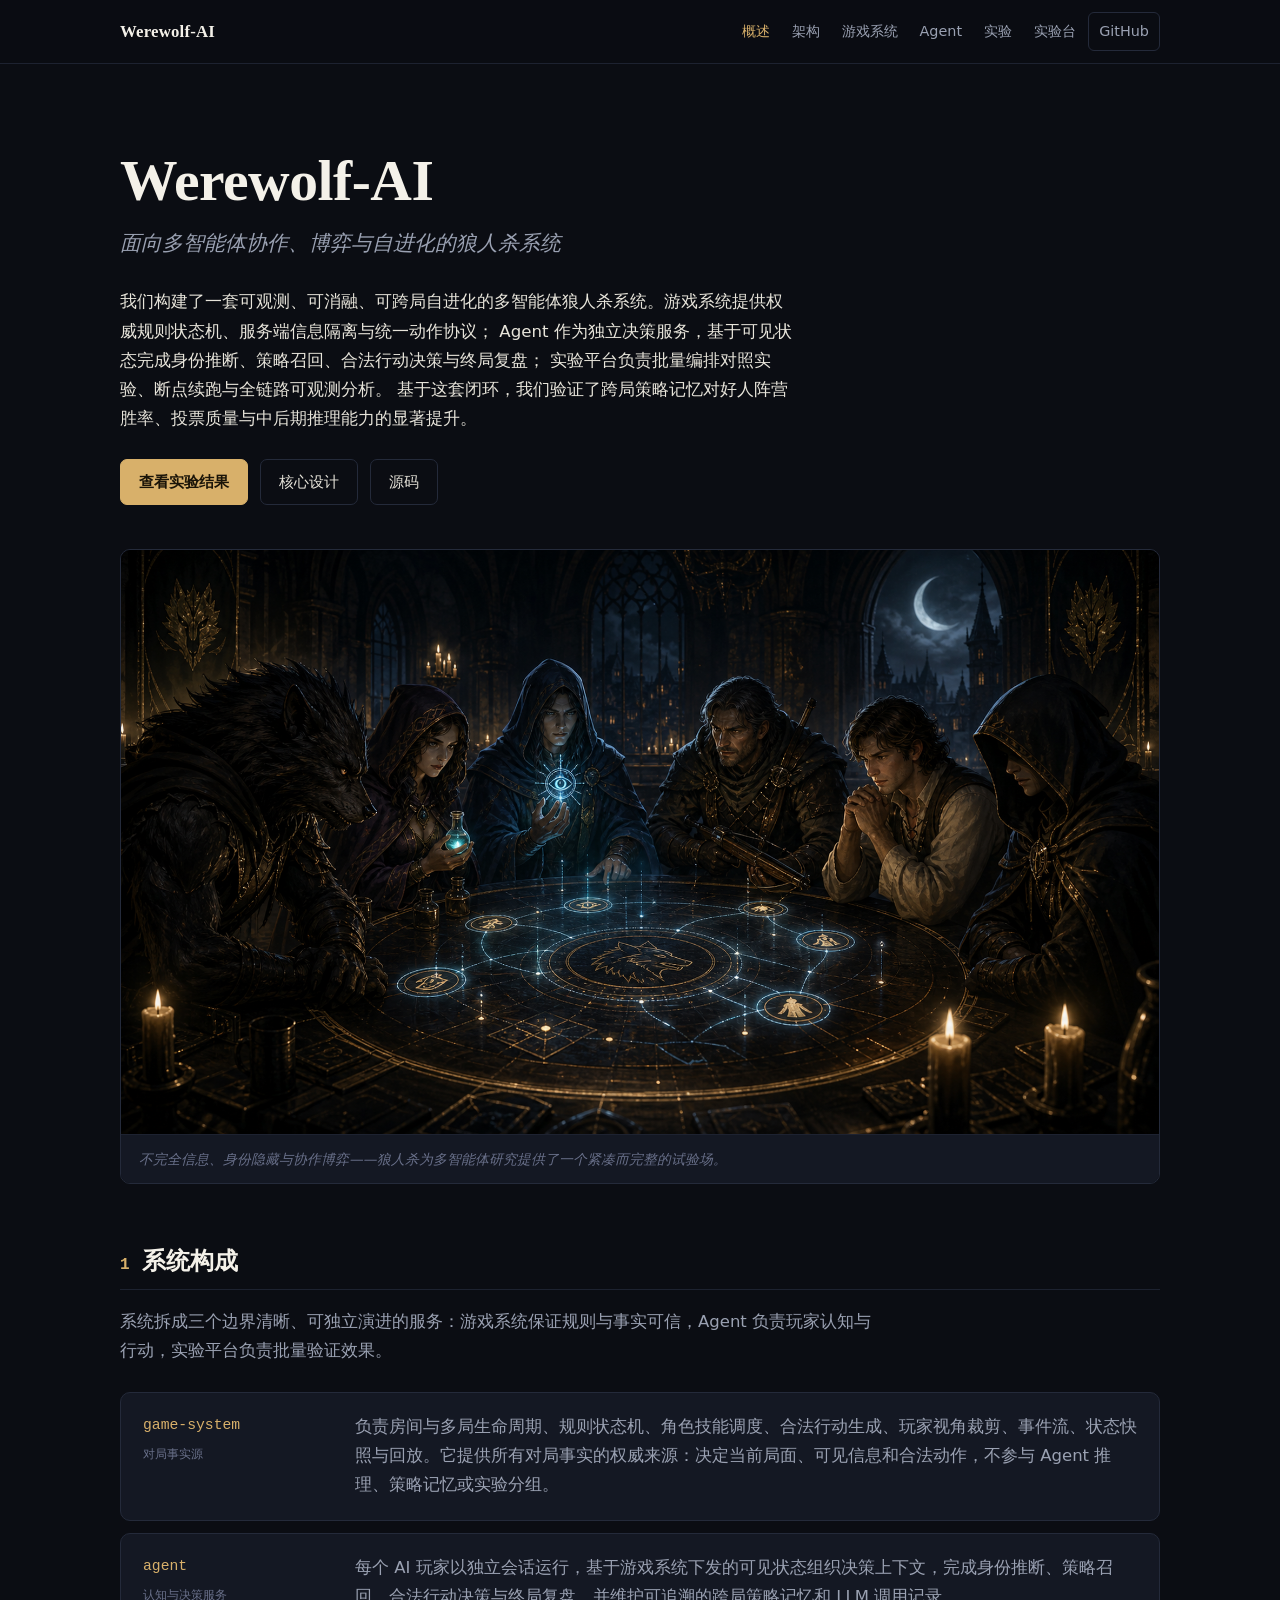
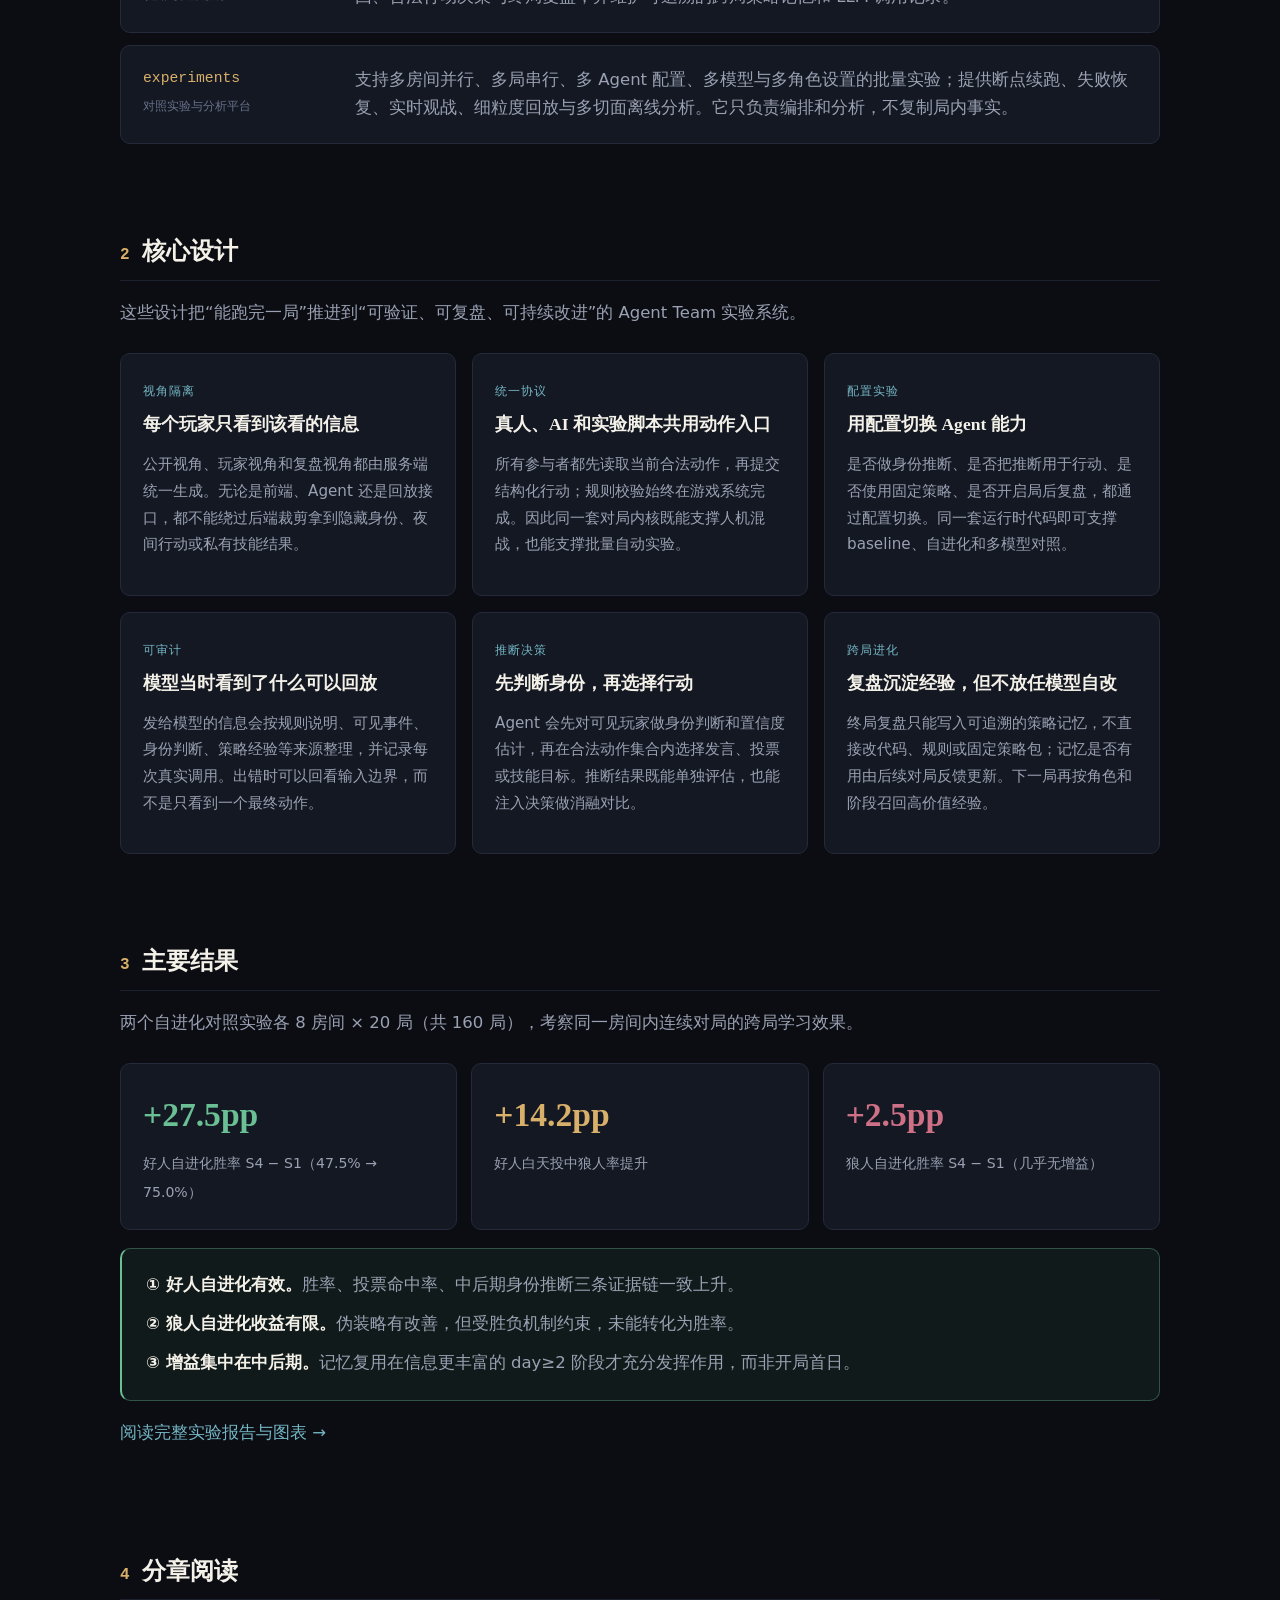
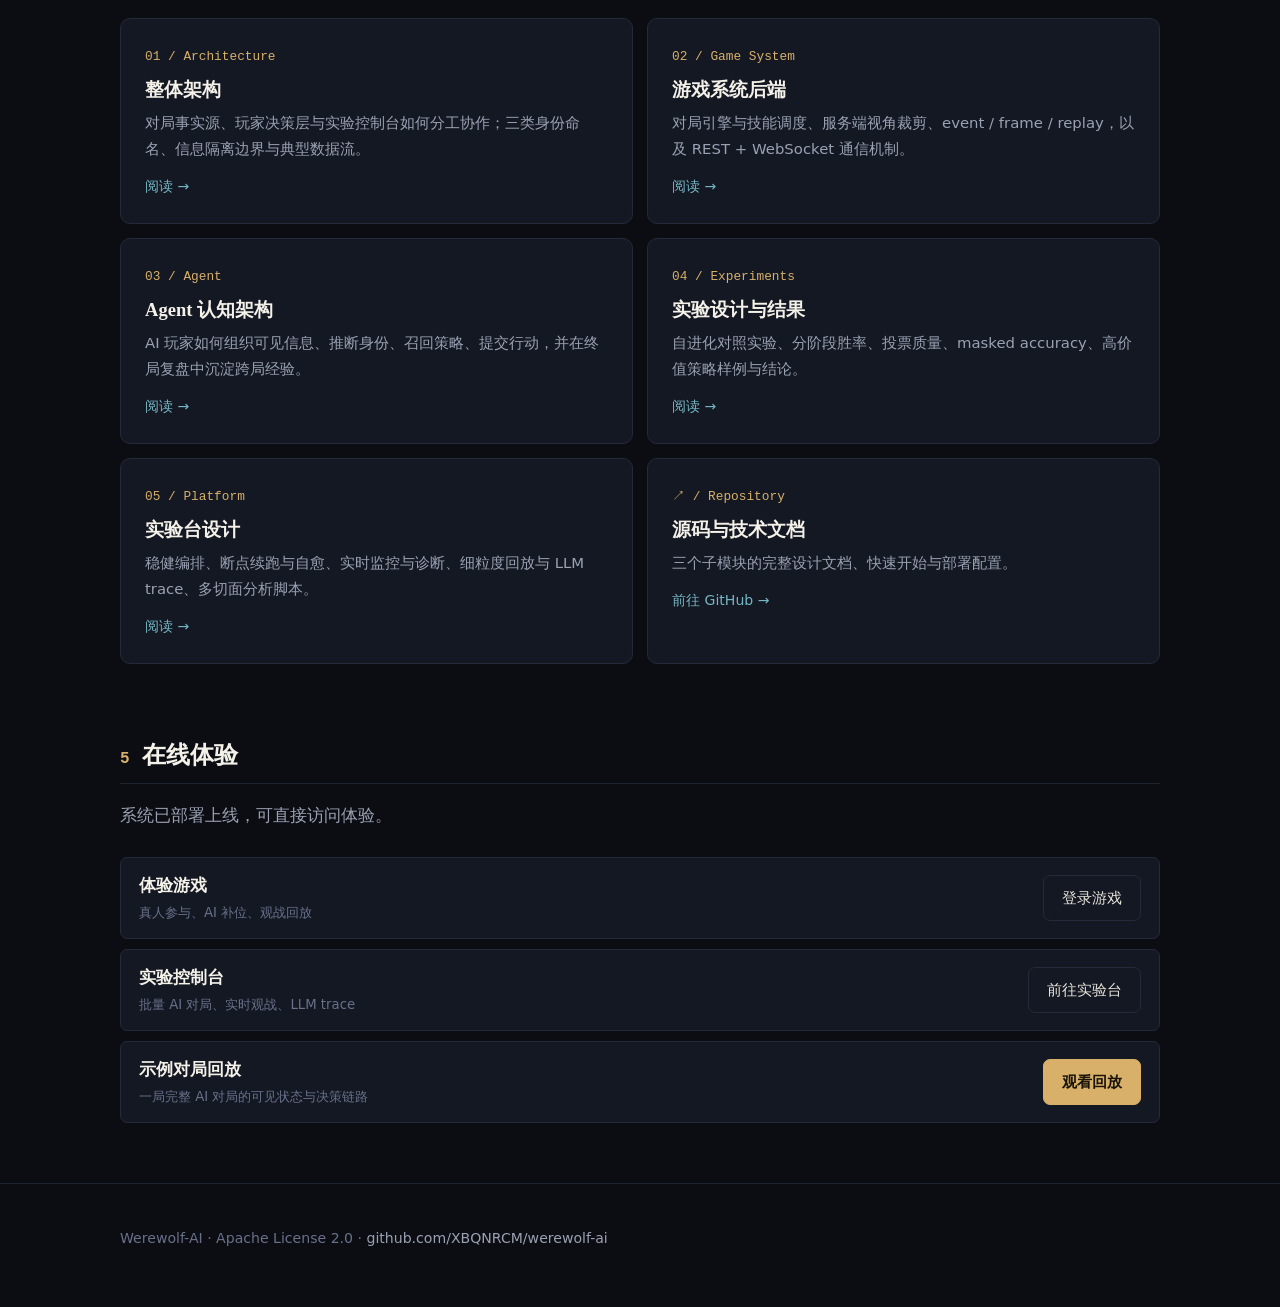
==== commit cb69729f: "docs: polish defense report narrative" ====
--- a/docs/report/index.html
+++ b/docs/report/index.html
@@ -4,7 +4,7 @@
   <meta charset="UTF-8">
   <meta name="viewport" content="width=device-width, initial-scale=1.0">
   <title>Werewolf-AI — 多智能体狼人杀系统</title>
-  <meta name="description" content="对局引擎、Profile-driven Agent 与批量实验平台：不完全信息下的多智能体协作、博弈与跨局自进化。">
+  <meta name="description" content="对局事实源、认知与决策 Agent、批量实验平台：不完全信息下的多智能体协作、博弈与跨局自进化。">
   <link rel="stylesheet" href="./site.css">
 </head>
 <body>
@@ -31,10 +31,10 @@
         <h1>Werewolf-AI</h1>
         <p class="subtitle">面向多智能体协作、博弈与自进化的狼人杀系统</p>
         <p class="abstract">
-          我们构建了一个以对局引擎为推理内核的多智能体狼人杀系统。引擎负责规则状态机与服务端信息隔离，
-          对真人与 AI 提供同一套接入协议；Agent 作为独立决策服务，基于引擎下发的可见状态完成身份推断、策略召回与行动决策，
-          并在终局通过复盘把经验沉淀为跨局策略记忆；实验平台负责批量编排对照实验、断点续跑与全链路可观测分析。
-          在此之上，我们验证了跨局自进化对好人阵营胜率、投票质量与中后期推理能力的显著提升。
+          我们构建了一套可观测、可消融、可跨局自进化的多智能体狼人杀系统。游戏系统提供权威规则状态机、服务端信息隔离与统一动作协议；
+          Agent 作为独立决策服务，基于可见状态完成身份推断、策略召回、合法行动决策与终局复盘；
+          实验平台负责批量编排对照实验、断点续跑与全链路可观测分析。
+          基于这套闭环，我们验证了跨局策略记忆对好人阵营胜率、投票质量与中后期推理能力的显著提升。
         </p>
         <div class="hero-actions">
           <a class="btn btn-primary" href="./experiments.html">查看实验结果</a>
@@ -52,19 +52,19 @@
     <section id="system">
       <div class="container">
         <h2 class="section-title"><span class="num">1</span>系统构成</h2>
-        <p class="section-desc">三个边界清晰、可独立演进的服务，通过公开协议协作。规则正确性、Agent 决策与实验编排互不耦合。</p>
+        <p class="section-desc">系统拆成三个边界清晰、可独立演进的服务：游戏系统保证规则与事实可信，Agent 负责玩家认知与行动，实验平台负责批量验证效果。</p>
         <div class="layers">
           <div class="layer-item">
-            <div class="layer-name">game-system<small>推理内核</small></div>
-            <p>房间与多局生命周期、规则状态机、角色技能调度、<code>public/player/god</code> 三类视角裁剪、pending action 协议、事件流、状态快照与 replay frame。它只回答「这局发生了什么」，不理解模型与策略。</p>
+            <div class="layer-name">game-system<small>对局事实源</small></div>
+            <p>负责房间与多局生命周期、规则状态机、角色技能调度、合法行动生成、玩家视角裁剪、事件流、状态快照与回放。它提供所有对局事实的权威来源：决定当前局面、可见信息和合法动作，不参与 Agent 推理、策略记忆或实验分组。</p>
           </div>
           <div class="layer-item">
-            <div class="layer-name">agent<small>玩家决策服务</small></div>
-            <p>Session loop 驱动的 Profile-driven Agent。基于引擎下发的可见状态做 section 化上下文拼接，执行 belief → strategy → decision → postgame review，维护 room-scoped 策略记忆，并落库全链路 LLM trace。</p>
+            <div class="layer-name">agent<small>认知与决策服务</small></div>
+            <p>每个 AI 玩家以独立会话运行，基于游戏系统下发的可见状态组织决策上下文，完成身份推断、策略召回、合法行动决策与终局复盘，并维护可追溯的跨局策略记忆和 LLM 调用记录。</p>
           </div>
           <div class="layer-item">
-            <div class="layer-name">experiments<small>批量编排与分析</small></div>
-            <p>多房间并行、多局串行、固定角色与公开名重排；断点续跑与自愈；实时观战、细粒度回放（含 LLM call）与多切面离线分析脚本。只编排，不复制局内事实。</p>
+            <div class="layer-name">experiments<small>对照实验与分析平台</small></div>
+            <p>支持多房间并行、多局串行、多 Agent 配置、多模型与多角色设置的批量实验；提供断点续跑、失败恢复、实时观战、细粒度回放与多切面离线分析。它只负责编排和分析，不复制局内事实。</p>
           </div>
         </div>
       </div>
@@ -73,37 +73,37 @@
     <section id="contributions">
       <div class="container">
         <h2 class="section-title"><span class="num">2</span>核心设计</h2>
-        <p class="section-desc">几个我们认为值得展开的工程与方法决策。</p>
+        <p class="section-desc">这些设计把“能跑完一局”推进到“可验证、可复盘、可持续改进”的 Agent Team 实验系统。</p>
         <div class="card-grid">
           <article class="card">
-            <span class="tag">isolation</span>
-            <h3>服务端信息隔离</h3>
-            <p>三类视角在后端统一裁剪，覆盖事件、WebSocket、快照与回放。Agent 拿到的始终是裁剪后的可见状态，无需也无法自行维护隐藏事实。</p>
-          </article>
-          <article class="card">
-            <span class="tag">homogeneous</span>
-            <h3>控制器无差别接入</h3>
-            <p>真人、AI 与实验 runner 走同一套 join / ready / pending / submit 协议。同一引擎既支撑真人体验，也支撑批量 Agent 实验。</p>
-          </article>
-          <article class="card">
-            <span class="tag">profile</span>
-            <h3>Profile 表达实验变量</h3>
-            <p>baseline、belief、static strategy、self-evolve 等变体由 profile 表达，一套 runtime 服务所有变体。session 创建即固化 config 快照，历史实验可解释。</p>
-          </article>
-          <article class="card">
-            <span class="tag">context</span>
-            <h3>Section 化上下文</h3>
-            <p>每次 LLM call 的输入直接由可见状态组装成带标题、来源、优先级的 section，而非维护长 message 历史。信息边界清晰、可审计。</p>
-          </article>
-          <article class="card">
-            <span class="tag">belief</span>
-            <h3>带证据的身份推断</h3>
-            <p>belief 结合上一轮推断保持一致性，要求输出置信度与 evidence 以抑制幻觉，并完整落库每次推断快照供细粒度机制分析。</p>
-          </article>
-          <article class="card">
-            <span class="tag">self-evolve</span>
-            <h3>受约束的自进化</h3>
-            <p>复盘只能写入 room-scoped 策略记忆，不改代码或固定策略包；helpful 加分由确定性规则完成。下一局按 role/phase/归一化得分召回。</p>
+            <span class="tag">视角隔离</span>
+            <h3>每个玩家只看到该看的信息</h3>
+            <p>公开视角、玩家视角和复盘视角都由服务端统一生成。无论是前端、Agent 还是回放接口，都不能绕过后端裁剪拿到隐藏身份、夜间行动或私有技能结果。</p>
+          </article>
+          <article class="card">
+            <span class="tag">统一协议</span>
+            <h3>真人、AI 和实验脚本共用动作入口</h3>
+            <p>所有参与者都先读取当前合法动作，再提交结构化行动；规则校验始终在游戏系统完成。因此同一套对局内核既能支撑人机混战，也能支撑批量自动实验。</p>
+          </article>
+          <article class="card">
+            <span class="tag">配置实验</span>
+            <h3>用配置切换 Agent 能力</h3>
+            <p>是否做身份推断、是否把推断用于行动、是否使用固定策略、是否开启局后复盘，都通过配置切换。同一套运行时代码即可支撑 baseline、自进化和多模型对照。</p>
+          </article>
+          <article class="card">
+            <span class="tag">可审计</span>
+            <h3>模型当时看到了什么可以回放</h3>
+            <p>发给模型的信息会按规则说明、可见事件、身份判断、策略经验等来源整理，并记录每次真实调用。出错时可以回看输入边界，而不是只看到一个最终动作。</p>
+          </article>
+          <article class="card">
+            <span class="tag">推断决策</span>
+            <h3>先判断身份，再选择行动</h3>
+            <p>Agent 会先对可见玩家做身份判断和置信度估计，再在合法动作集合内选择发言、投票或技能目标。推断结果既能单独评估，也能注入决策做消融对比。</p>
+          </article>
+          <article class="card">
+            <span class="tag">跨局进化</span>
+            <h3>复盘沉淀经验，但不放任模型自改</h3>
+            <p>终局复盘只能写入可追溯的策略记忆，不直接改代码、规则或固定策略包；记忆是否有用由后续对局反馈更新。下一局再按角色和阶段召回高价值经验。</p>
           </article>
         </div>
       </div>
@@ -143,7 +143,7 @@
           <a class="nav-card" href="./architecture.html">
             <span class="nav-card-index">01 / Architecture</span>
             <h3>整体架构</h3>
-            <p>推理内核 + 多控制面 + 外部决策服务；身份与信息隔离的三层命名；数据事实源与典型数据流。</p>
+            <p>对局事实源、玩家决策层与实验控制台如何分工协作；三类身份命名、信息隔离边界与典型数据流。</p>
             <span class="arrow">阅读 →</span>
           </a>
           <a class="nav-card" href="./game-system.html">
@@ -155,7 +155,7 @@
           <a class="nav-card" href="./agent.html">
             <span class="nav-card-index">03 / Agent</span>
             <h3>Agent 认知架构</h3>
-            <p>session loop 与 profile、section 化上下文、belief / strategy memory / postgame review 与持久化。</p>
+            <p>AI 玩家如何组织可见信息、推断身份、召回策略、提交行动，并在终局复盘中沉淀跨局经验。</p>
             <span class="arrow">阅读 →</span>
           </a>
           <a class="nav-card" href="./experiments.html">
--- a/docs/report/site.css
+++ b/docs/report/site.css
@@ -21,6 +21,10 @@
   --serif: "Iowan Old Style", "Source Han Serif SC", "Noto Serif SC", "Songti SC", Georgia, "Times New Roman", serif;
   --sans: -apple-system, "Segoe UI", "PingFang SC", "Microsoft YaHei", system-ui, sans-serif;
   --mono: "SFMono-Regular", "JetBrains Mono", Consolas, monospace;
+  --scrollbar-size: 6px;
+  --scrollbar-track: transparent;
+  --scrollbar-thumb: #2a3040;
+  --scrollbar-thumb-hover: #3a4258;
 }
 
 *, *::before, *::after { box-sizing: border-box; }
@@ -28,6 +32,66 @@
 html {
   scroll-behavior: smooth;
   scroll-padding-top: 76px;
+  color-scheme: dark;
+}
+
+/* ---------- scrollbars (match dark report theme) ---------- */
+html,
+.evt-list,
+.output-pre,
+.prompt-section pre,
+.table-wrap,
+pre.code {
+  scrollbar-width: thin;
+  scrollbar-color: var(--scrollbar-thumb) var(--scrollbar-track);
+}
+
+html::-webkit-scrollbar,
+.evt-list::-webkit-scrollbar,
+.output-pre::-webkit-scrollbar,
+.prompt-section pre::-webkit-scrollbar,
+.table-wrap::-webkit-scrollbar,
+pre.code::-webkit-scrollbar {
+  width: var(--scrollbar-size);
+  height: var(--scrollbar-size);
+}
+
+html::-webkit-scrollbar-track,
+.evt-list::-webkit-scrollbar-track,
+.output-pre::-webkit-scrollbar-track,
+.prompt-section pre::-webkit-scrollbar-track,
+.table-wrap::-webkit-scrollbar-track,
+pre.code::-webkit-scrollbar-track {
+  background: var(--scrollbar-track);
+}
+
+html::-webkit-scrollbar-thumb,
+.evt-list::-webkit-scrollbar-thumb,
+.output-pre::-webkit-scrollbar-thumb,
+.prompt-section pre::-webkit-scrollbar-thumb,
+.table-wrap::-webkit-scrollbar-thumb,
+pre.code::-webkit-scrollbar-thumb {
+  background: var(--scrollbar-thumb);
+  border-radius: 999px;
+  border: 1px solid var(--bg-soft);
+}
+
+html::-webkit-scrollbar-thumb:hover,
+.evt-list::-webkit-scrollbar-thumb:hover,
+.output-pre::-webkit-scrollbar-thumb:hover,
+.prompt-section pre::-webkit-scrollbar-thumb:hover,
+.table-wrap::-webkit-scrollbar-thumb:hover,
+pre.code::-webkit-scrollbar-thumb:hover {
+  background: var(--scrollbar-thumb-hover);
+}
+
+html::-webkit-scrollbar-corner,
+.evt-list::-webkit-scrollbar-corner,
+.output-pre::-webkit-scrollbar-corner,
+.prompt-section pre::-webkit-scrollbar-corner,
+.table-wrap::-webkit-scrollbar-corner,
+pre.code::-webkit-scrollbar-corner {
+  background: var(--bg-soft);
 }
 
 body {
@@ -330,6 +394,11 @@
   padding: 16px;
   margin: 0 0 22px;
 }
+.figure-block.compact-figure {
+  max-width: 860px;
+  margin-left: auto;
+  margin-right: auto;
+}
 .figure-block img { border-radius: var(--radius-sm); }
 .mermaid { text-align: center; line-height: 1.5; }
 .mermaid svg { max-width: 100%; height: auto; }
@@ -426,9 +495,289 @@
 }
 .site-footer a { color: var(--muted); }
 
+/* ---------- walkthrough appendix ---------- */
+.walkthrough-meta {
+  display: grid;
+  grid-template-columns: repeat(4, 1fr);
+  gap: 12px;
+  margin: 20px 0 28px;
+}
+.walkthrough-meta .meta-item {
+  background: var(--panel);
+  border: 1px solid var(--border);
+  border-radius: var(--radius-sm);
+  padding: 14px 16px;
+}
+.walkthrough-meta .meta-item strong {
+  display: block;
+  font-family: var(--mono);
+  font-size: 0.78rem;
+  color: var(--gold);
+  margin-bottom: 4px;
+}
+.walkthrough-meta .meta-item span { color: var(--text); font-size: 0.92rem; }
+
+.walkthrough-stop {
+  border: 1px solid var(--border);
+  border-radius: var(--radius);
+  margin: 0 0 20px;
+  overflow: hidden;
+  background: var(--panel);
+}
+.walkthrough-stop > summary {
+  cursor: pointer;
+  list-style: none;
+  padding: 18px 22px;
+  display: flex;
+  align-items: flex-start;
+  gap: 14px;
+  border-bottom: 1px solid transparent;
+  transition: background 0.15s;
+}
+.walkthrough-stop > summary::-webkit-details-marker { display: none; }
+.walkthrough-stop > summary:hover { background: var(--panel-2); }
+.walkthrough-stop[open] > summary { border-bottom-color: var(--border-soft); }
+.walkthrough-stop .stop-num {
+  font-family: var(--mono);
+  font-size: 0.75rem;
+  color: var(--gold);
+  min-width: 28px;
+  padding-top: 3px;
+}
+.walkthrough-stop .stop-title { font-weight: 600; color: var(--text-strong); font-size: 1.02rem; }
+.walkthrough-stop .stop-desc { margin: 4px 0 0; color: var(--muted); font-size: 0.9rem; }
+
+.walkthrough-body { padding: 20px 22px 24px; }
+
+.section-legend { display: flex; flex-wrap: wrap; gap: 8px; margin: 0 0 18px; }
+.section-legend .legend-item {
+  font-size: 0.76rem;
+  font-family: var(--mono);
+  padding: 3px 10px;
+  border-radius: 999px;
+  border: 1px solid var(--border);
+}
+.legend-system { color: #9eb0d4; border-color: rgba(158, 176, 212, 0.35); background: rgba(158, 176, 212, 0.1); }
+.legend-engine { color: var(--teal); border-color: rgba(116, 182, 196, 0.35); background: var(--teal-soft); }
+.legend-belief { color: #b39ddb; border-color: rgba(179, 157, 219, 0.35); background: rgba(179, 157, 219, 0.1); }
+.legend-static { color: var(--gold); border-color: rgba(216, 176, 106, 0.35); background: var(--gold-soft); }
+.legend-memory { color: var(--good); border-color: rgba(107, 191, 148, 0.35); background: rgba(107, 191, 148, 0.1); }
+
+.prompt-block { margin: 0 0 16px; border: 1px solid var(--border-soft); border-radius: var(--radius-sm); overflow: hidden; }
+.prompt-block > summary {
+  cursor: pointer;
+  padding: 11px 14px;
+  font-family: var(--mono);
+  font-size: 0.82rem;
+  color: var(--text-strong);
+  background: var(--bg-soft);
+  list-style: none;
+}
+.prompt-block > summary::-webkit-details-marker { display: none; }
+.prompt-block .prompt-sections { padding: 8px 10px 12px; }
+.prompt-section {
+  margin: 8px 0;
+  border-left: 3px solid var(--border);
+  padding: 0 0 0 12px;
+}
+.prompt-section.src-system { border-left-color: #9eb0d4; }
+.prompt-section.src-engine { border-left-color: var(--teal); }
+.prompt-section.src-belief { border-left-color: #b39ddb; }
+.prompt-section.src-static { border-left-color: var(--gold); }
+.prompt-section.src-memory { border-left-color: var(--good); }
+.prompt-section h4 {
+  margin: 0 0 6px;
+  font-size: 0.84rem;
+  font-family: var(--mono);
+  color: var(--text-strong);
+  font-weight: 600;
+}
+.prompt-section pre {
+  margin: 0;
+  white-space: pre-wrap;
+  word-break: break-word;
+  font-family: var(--mono);
+  font-size: 0.78rem;
+  line-height: 1.6;
+  color: var(--muted);
+  max-height: 320px;
+  overflow-y: auto;
+}
+.prompt-block.open-default { border-color: rgba(216, 176, 106, 0.45); }
+.prompt-block.open-default > summary { color: var(--gold); }
+
+.response-box {
+  margin: 14px 0 0;
+  padding: 14px 16px;
+  border-radius: var(--radius-sm);
+  border: 1px solid var(--border);
+  background: var(--bg-soft);
+}
+.response-box h4 {
+  margin: 0 0 8px;
+  font-size: 0.82rem;
+  font-family: var(--mono);
+  color: var(--teal);
+}
+.response-box pre {
+  margin: 0;
+  white-space: pre-wrap;
+  word-break: break-word;
+  font-family: var(--mono);
+  font-size: 0.8rem;
+  line-height: 1.65;
+  color: #c3cad8;
+}
+
+.submitted-action {
+  margin-top: 12px;
+  padding: 12px 14px;
+  border-left: 2px solid var(--wolf);
+  background: rgba(207, 113, 134, 0.08);
+  border-radius: 0 var(--radius-sm) var(--radius-sm) 0;
+  font-size: 0.9rem;
+}
+
+.memory-cards { display: grid; gap: 10px; margin: 12px 0; }
+.memory-card {
+  padding: 12px 14px;
+  border: 1px solid var(--border-soft);
+  border-radius: var(--radius-sm);
+  background: var(--bg-soft);
+  font-size: 0.88rem;
+}
+.memory-card .mem-meta {
+  font-family: var(--mono);
+  font-size: 0.72rem;
+  color: var(--dim);
+  margin-bottom: 6px;
+}
+
+.compare-grid { display: grid; grid-template-columns: 1fr 1fr; gap: 14px; margin: 14px 0; }
+.compare-panel {
+  border: 1px solid var(--border);
+  border-radius: var(--radius-sm);
+  padding: 14px 16px;
+  background: var(--bg-soft);
+}
+.compare-panel h4 {
+  margin: 0 0 10px;
+  font-size: 0.88rem;
+  font-family: var(--mono);
+}
+.compare-panel.god h4 { color: var(--gold); }
+.compare-panel.player h4 { color: var(--teal); }
+
+.walkthrough-loading { color: var(--muted); padding: 24px 0; }
+
+.output-pre {
+  margin: 0;
+  white-space: pre-wrap;
+  word-break: break-word;
+  font-family: var(--mono);
+  font-size: 0.8rem;
+  line-height: 1.65;
+  color: #c3cad8;
+  max-height: 360px;
+  overflow-y: auto;
+}
+.walkthrough-body .sub-h {
+  margin: 22px 0 10px;
+  font-size: 0.95rem;
+  font-family: var(--serif);
+  color: var(--text-strong);
+}
+
+/* clipping before/after */
+.clip-stats {
+  display: flex;
+  flex-wrap: wrap;
+  align-items: center;
+  gap: 12px;
+  margin: 14px 0;
+  font-size: 0.92rem;
+  color: var(--muted);
+}
+.clip-stats strong { color: var(--text-strong); font-family: var(--serif); font-size: 1.15rem; }
+.clip-stats .arrow { color: var(--gold); }
+.clip-stats .clip-drop {
+  color: var(--wolf);
+  border: 1px solid rgba(207, 113, 134, 0.35);
+  background: rgba(207, 113, 134, 0.08);
+  padding: 2px 10px;
+  border-radius: 999px;
+  font-size: 0.82rem;
+}
+.evt-list {
+  max-height: 340px;
+  overflow-y: auto;
+  font-size: 0.82rem;
+}
+.evt-row {
+  display: flex;
+  align-items: baseline;
+  gap: 8px;
+  padding: 4px 0;
+  border-bottom: 1px solid var(--border-soft);
+}
+.evt-row:last-child { border-bottom: 0; }
+.evt-row .evt-seq { font-family: var(--mono); color: var(--dim); font-size: 0.74rem; min-width: 34px; }
+.evt-row .evt-text { color: var(--muted); flex: 1; }
+.evt-row.evt-hidden { opacity: 0.55; }
+.evt-row.evt-hidden .evt-text { color: var(--wolf); text-decoration: line-through; text-decoration-color: rgba(207,113,134,0.4); }
+.evt-tag.hidden {
+  font-family: var(--mono);
+  font-size: 0.66rem;
+  color: var(--wolf);
+  border: 1px solid rgba(207, 113, 134, 0.35);
+  border-radius: 4px;
+  padding: 0 5px;
+  white-space: nowrap;
+}
+
+.review-summary {
+  padding: 14px 16px;
+  border-left: 2px solid var(--gold);
+  background: var(--gold-soft);
+  border-radius: 0 var(--radius-sm) var(--radius-sm) 0;
+  color: var(--text);
+  font-size: 0.92rem;
+  margin-bottom: 8px;
+}
+.review-list { margin: 0 0 8px; padding-left: 18px; }
+.review-list li { color: var(--text); font-size: 0.9rem; margin-bottom: 8px; }
+.review-list li strong { color: var(--text-strong); }
+.memory-card.new { border-color: rgba(107, 191, 148, 0.4); background: rgba(107, 191, 148, 0.08); }
+.req-pre {
+  border: 1px solid var(--border);
+  border-radius: var(--radius-sm);
+  background: rgba(20, 26, 38, 0.55);
+  padding: 14px 16px;
+  max-height: none;
+  color: #b9c2d4;
+}
+.su-formula {
+  margin: 10px 0 14px;
+  padding: 10px 14px;
+  border-left: 2px solid var(--good);
+  background: rgba(107, 191, 148, 0.08);
+  border-radius: 0 var(--radius-sm) var(--radius-sm) 0;
+  font-size: 0.9rem;
+  color: var(--text);
+}
+.su-table td { vertical-align: top; }
+.su-table .su-content { margin-top: 4px; color: var(--muted); font-size: 0.82rem; line-height: 1.55; }
+.su-table .su-delta { color: var(--good); font-weight: 600; }
+.su-table .su-new { color: var(--gold); font-weight: 600; }
+.mem-meta .mem-norm { color: var(--gold); font-weight: 600; }
+.mem-meta .mem-new { color: var(--good); font-weight: 600; }
+.mem-meta { display: flex; flex-wrap: wrap; gap: 10px; }
+
 @media (max-width: 880px) {
   .card-grid, .card-grid.cols-2, .stat-row, .two-col, .nav-cards, .doc-links { grid-template-columns: 1fr; }
   .layer-item { grid-template-columns: 1fr; gap: 6px; }
   .nav { display: none; }
   .next-prev { flex-direction: column; }
-}
+  .walkthrough-meta { grid-template-columns: 1fr 1fr; }
+  .compare-grid { grid-template-columns: 1fr; }
+}
